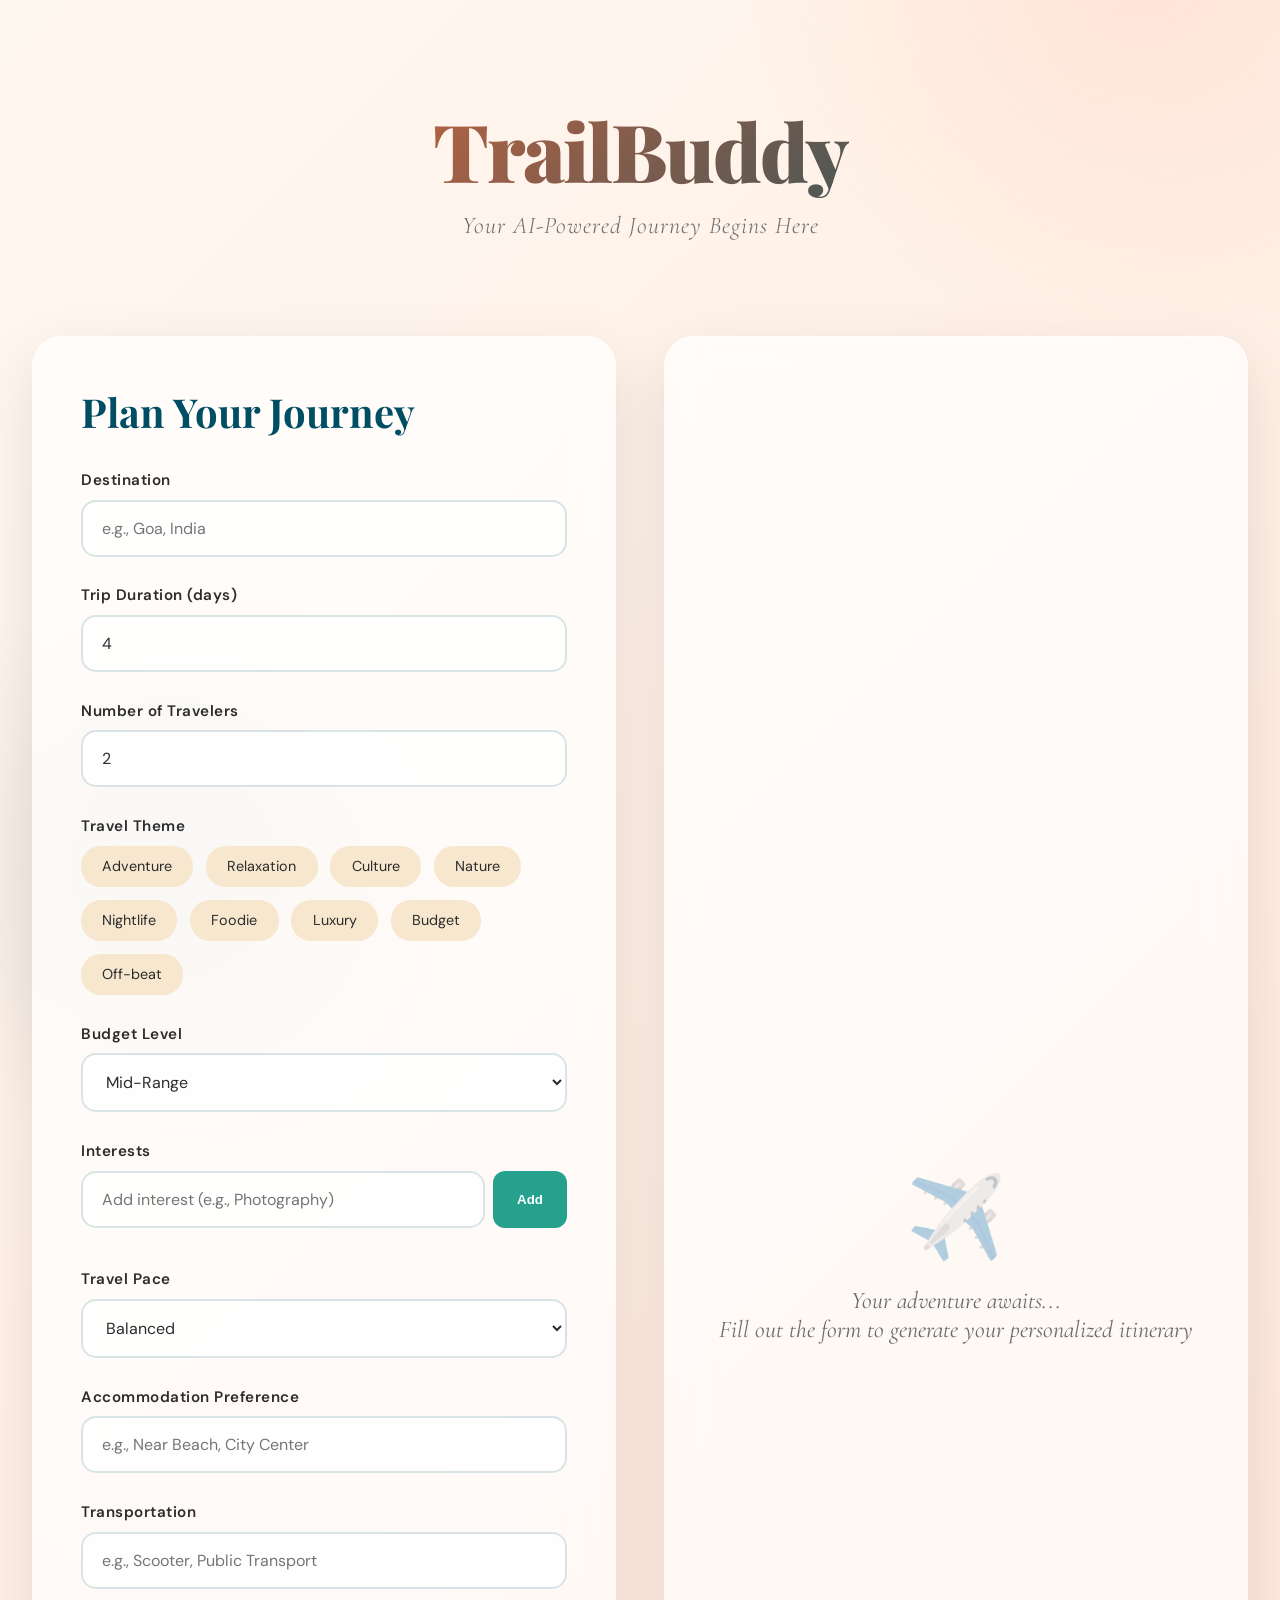
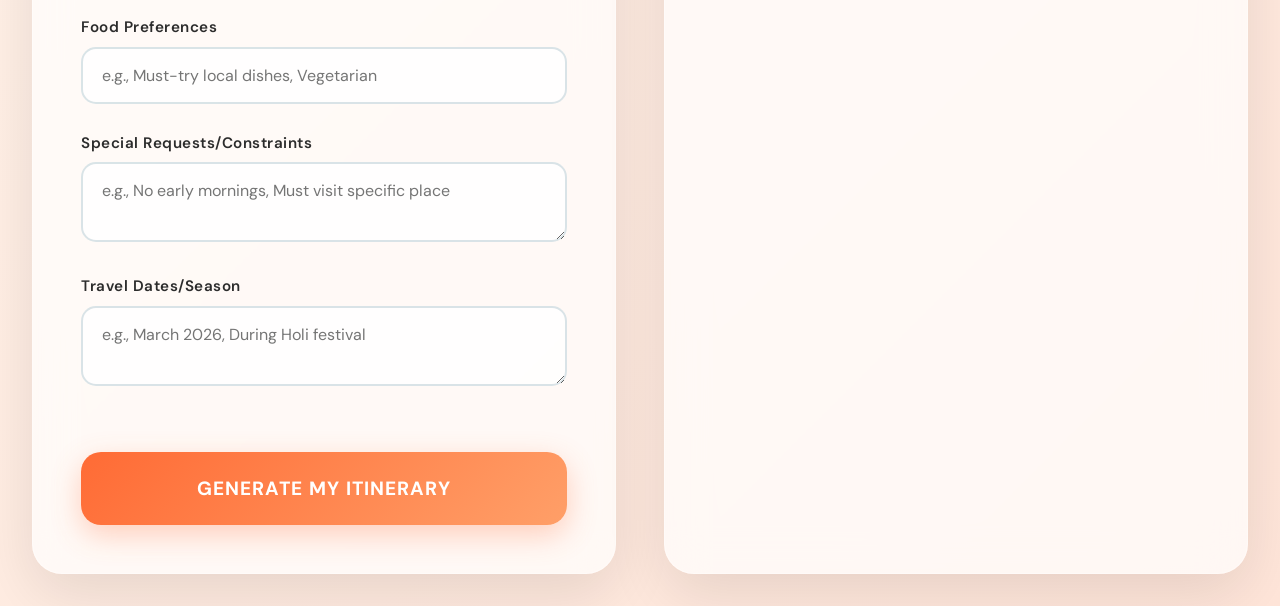
==== index.html @ d591f92d "Changing api url" ====
<!DOCTYPE html>
<html lang="en">
<head>
    <meta charset="UTF-8">
    <meta name="viewport" content="width=device-width, initial-scale=1.0">
    <title>TrailBuddy - AI Travel Itinerary Generator</title>
    <link rel="preconnect" href="https://fonts.googleapis.com">
    <link rel="preconnect" href="https://fonts.gstatic.com" crossorigin>
    <link href="https://fonts.googleapis.com/css2?family=Playfair+Display:wght@400;600;700;900&family=DM+Sans:wght@400;500;700&family=Cormorant+Garamond:ital,wght@0,300;0,400;1,300&display=swap" rel="stylesheet">
    
    <style>
        * {
            margin: 0;
            padding: 0;
            box-sizing: border-box;
        }

        :root {
            --sunset-orange: #FF6B35;
            --deep-teal: #004E64;
            --warm-sand: #F7E7CE;
            --forest-green: #25A18E;
            --midnight: #1A1A2E;
            --soft-cream: #FFF8F0;
            --accent-coral: #FF9F68;
            --text-dark: #2C2C2C;
            --text-light: #6B6B6B;
        }

        body {
            font-family: 'DM Sans', sans-serif;
            background: linear-gradient(135deg, var(--soft-cream) 0%, #FFE5D9 100%);
            color: var(--text-dark);
            overflow-x: hidden;
            min-height: 100vh;
        }

        body::before {
            content: '';
            position: fixed;
            top: -50%;
            right: -20%;
            width: 800px;
            height: 800px;
            background: radial-gradient(circle, rgba(255,107,53,0.1) 0%, transparent 70%);
            border-radius: 50%;
            z-index: 0;
            animation: float 20s infinite ease-in-out;
        }

        body::after {
            content: '';
            position: fixed;
            bottom: -30%;
            left: -10%;
            width: 600px;
            height: 600px;
            background: radial-gradient(circle, rgba(0,78,100,0.08) 0%, transparent 70%);
            border-radius: 50%;
            z-index: 0;
            animation: float 25s infinite ease-in-out reverse;
        }

        @keyframes float {
            0%, 100% { transform: translate(0, 0) rotate(0deg); }
            50% { transform: translate(-30px, 30px) rotate(5deg); }
        }

        .container {
            max-width: 1400px;
            margin: 0 auto;
            padding: 2rem;
            position: relative;
            z-index: 1;
        }

        header {
            text-align: center;
            padding: 4rem 0 3rem;
            animation: fadeInDown 1s ease-out;
        }

        .logo {
            font-family: 'Playfair Display', serif;
            font-size: 5rem;
            font-weight: 900;
            background: linear-gradient(135deg, var(--sunset-orange) 0%, var(--deep-teal) 100%);
            -webkit-background-clip: text;
            -webkit-text-fill-color: transparent;
            background-clip: text;
            margin-bottom: 0.5rem;
            letter-spacing: -2px;
        }

        .tagline {
            font-family: 'Cormorant Garamond', serif;
            font-size: 1.5rem;
            font-style: italic;
            color: var(--text-light);
            font-weight: 300;
            letter-spacing: 1px;
        }

        .main-grid {
            display: grid;
            grid-template-columns: 1fr 1fr;
            gap: 3rem;
            margin-top: 3rem;
        }

        @media (max-width: 1024px) {
            .main-grid {
                grid-template-columns: 1fr;
            }
        }

        .form-section, .results-section {
            background: rgba(255, 255, 255, 0.7);
            backdrop-filter: blur(20px);
            border-radius: 30px;
            padding: 3rem;
            box-shadow: 0 20px 60px rgba(0,0,0,0.1), inset 0 1px 0 rgba(255,255,255,0.6);
            border: 1px solid rgba(255,255,255,0.3);
        }

        .form-section {
            animation: fadeInLeft 1s ease-out 0.2s backwards;
        }

        .results-section {
            animation: fadeInRight 1s ease-out 0.4s backwards;
            min-height: 600px;
        }

        .section-title {
            font-family: 'Playfair Display', serif;
            font-size: 2.5rem;
            color: var(--deep-teal);
            margin-bottom: 2rem;
            font-weight: 700;
        }

        .form-group {
            margin-bottom: 1.8rem;
        }

        label {
            display: block;
            font-weight: 600;
            color: var(--text-dark);
            margin-bottom: 0.6rem;
            font-size: 0.95rem;
            letter-spacing: 0.5px;
        }

        input[type="text"],
        input[type="number"],
        select,
        textarea {
            width: 100%;
            padding: 1rem 1.2rem;
            border: 2px solid rgba(0,78,100,0.15);
            border-radius: 15px;
            font-family: 'DM Sans', sans-serif;
            font-size: 1rem;
            background: rgba(255,255,255,0.8);
            transition: all 0.3s ease;
            color: var(--text-dark);
        }

        input:focus,
        select:focus,
        textarea:focus {
            outline: none;
            border-color: var(--sunset-orange);
            background: white;
            box-shadow: 0 4px 20px rgba(255,107,53,0.15);
            transform: translateY(-2px);
        }

        textarea {
            resize: vertical;
            min-height: 80px;
        }

        .checkbox-group,
        .tag-input-wrapper {
            display: flex;
            flex-wrap: wrap;
            gap: 0.8rem;
        }

        .tag {
            padding: 0.6rem 1.2rem;
            background: var(--warm-sand);
            border-radius: 20px;
            font-size: 0.9rem;
            color: var(--text-dark);
            border: 2px solid transparent;
            cursor: pointer;
            transition: all 0.3s ease;
            user-select: none;
        }

        .tag:hover {
            background: var(--accent-coral);
            color: white;
            transform: translateY(-2px);
        }

        .tag.active {
            background: var(--sunset-orange);
            color: white;
            border-color: var(--deep-teal);
        }

        .tag-input-container {
            display: flex;
            gap: 0.5rem;
            margin-bottom: 0.8rem;
        }

        .tag-input-container input {
            flex: 1;
        }

        .add-tag-btn {
            padding: 1rem 1.5rem;
            background: var(--forest-green);
            color: white;
            border: none;
            border-radius: 12px;
            cursor: pointer;
            font-weight: 600;
            transition: all 0.3s ease;
        }

        .add-tag-btn:hover {
            background: var(--deep-teal);
            transform: translateY(-2px);
        }

        .generate-btn {
            width: 100%;
            padding: 1.5rem;
            background: linear-gradient(135deg, var(--sunset-orange) 0%, var(--accent-coral) 100%);
            color: white;
            border: none;
            border-radius: 20px;
            font-size: 1.2rem;
            font-weight: 700;
            cursor: pointer;
            transition: all 0.4s ease;
            margin-top: 2rem;
            box-shadow: 0 10px 30px rgba(255,107,53,0.3);
            font-family: 'DM Sans', sans-serif;
            letter-spacing: 1px;
            text-transform: uppercase;
        }

        .generate-btn:hover:not(:disabled) {
            transform: translateY(-3px);
            box-shadow: 0 15px 40px rgba(255,107,53,0.4);
        }

        .generate-btn:disabled {
            opacity: 0.6;
            cursor: not-allowed;
        }

        .loading-spinner {
            display: none;
            width: 24px;
            height: 24px;
            border: 3px solid rgba(255,255,255,0.3);
            border-top-color: white;
            border-radius: 50%;
            animation: spin 1s linear infinite;
            margin: 0 auto;
        }

        @keyframes spin {
            to { transform: rotate(360deg); }
        }

        .empty-state {
            display: flex;
            flex-direction: column;
            align-items: center;
            justify-content: center;
            height: 100%;
            min-height: 500px;
            text-align: center;
            color: var(--text-light);
        }

        .empty-state-icon {
            font-size: 5rem;
            margin-bottom: 1rem;
            opacity: 0.3;
        }

        .empty-state-text {
            font-family: 'Cormorant Garamond', serif;
            font-size: 1.5rem;
            font-style: italic;
        }

        .itinerary-header {
            margin-bottom: 2rem;
            padding-bottom: 2rem;
            border-bottom: 2px solid var(--warm-sand);
        }

        .destination-name {
            font-family: 'Playfair Display', serif;
            font-size: 2.8rem;
            color: var(--deep-teal);
            margin-bottom: 0.5rem;
            font-weight: 700;
        }

        .trip-meta {
            display: flex;
            gap: 2rem;
            flex-wrap: wrap;
            margin-top: 1rem;
        }

        .meta-item {
            display: flex;
            align-items: center;
            gap: 0.5rem;
            color: var(--text-light);
            font-size: 0.95rem;
        }

        .meta-icon {
            font-size: 1.2rem;
        }

        .activities-list {
            display: flex;
            flex-wrap: wrap;
            gap: 0.6rem;
            margin-top: 1.5rem;
        }

        .activity-badge {
            padding: 0.4rem 1rem;
            background: linear-gradient(135deg, var(--forest-green), var(--deep-teal));
            color: white;
            border-radius: 15px;
            font-size: 0.85rem;
            font-weight: 500;
        }

        .day-card {
            background: white;
            border-radius: 20px;
            padding: 2rem;
            margin-bottom: 1.5rem;
            box-shadow: 0 8px 30px rgba(0,0,0,0.08);
            transition: all 0.3s ease;
            border-left: 4px solid var(--sunset-orange);
        }

        .day-card:hover {
            transform: translateX(5px);
            box-shadow: 0 12px 40px rgba(0,0,0,0.12);
        }

        .day-number {
            font-family: 'Playfair Display', serif;
            font-size: 2rem;
            color: var(--sunset-orange);
            font-weight: 700;
            margin-bottom: 1.5rem;
        }

        .day-section {
            margin-bottom: 2rem;
        }

        .day-section-title {
            font-weight: 700;
            color: var(--deep-teal);
            margin-bottom: 1rem;
            font-size: 1.1rem;
            display: flex;
            align-items: center;
            gap: 0.5rem;
        }

        /* Timeline for places and activities */
        .timeline-items {
            position: relative;
            padding-left: 2rem;
        }

        .timeline-items::before {
            content: '';
            position: absolute;
            left: 0;
            top: 0;
            bottom: 0;
            width: 2px;
            background: linear-gradient(to bottom, var(--sunset-orange), var(--forest-green));
        }

        .timeline-item {
            position: relative;
            margin-bottom: 1.5rem;
            padding-left: 1.5rem;
        }

        .timeline-item::before {
            content: '';
            position: absolute;
            left: -2rem;
            top: 0.3rem;
            width: 12px;
            height: 12px;
            background: var(--sunset-orange);
            border-radius: 50%;
            border: 3px solid white;
            box-shadow: 0 2px 8px rgba(0,0,0,0.2);
        }

        .timeline-time {
            display: inline-block;
            font-weight: 700;
            color: var(--sunset-orange);
            font-size: 0.95rem;
            margin-bottom: 0.3rem;
            font-family: 'DM Sans', monospace;
        }

        .timeline-content {
            background: var(--soft-cream);
            padding: 1rem;
            border-radius: 12px;
            margin-top: 0.3rem;
        }

        .timeline-name {
            font-weight: 700;
            color: var(--text-dark);
            font-size: 1.05rem;
            margin-bottom: 0.5rem;
        }

        .duration-badge {
            display: inline-block;
            padding: 0.3rem 0.8rem;
            background: var(--forest-green);
            color: white;
            border-radius: 12px;
            font-size: 0.75rem;
            margin-left: 0.5rem;
            font-weight: 600;
        }

        .timeline-desc {
            color: var(--text-light);
            font-size: 0.9rem;
            line-height: 1.5;
            margin-top: 0.5rem;
        }

        /* Food recommendations */
        .food-items {
            display: flex;
            flex-direction: column;
            gap: 1.5rem;
        }

        .food-item {
            background: linear-gradient(135deg, #FFF5EB 0%, #FFE5D9 100%);
            border-radius: 15px;
            padding: 1.5rem;
            border-left: 4px solid var(--forest-green);
        }

        .food-header {
            display: flex;
            align-items: center;
            gap: 1rem;
            flex-wrap: wrap;
            margin-bottom: 1rem;
        }

        .meal-type-badge {
            padding: 0.4rem 1rem;
            background: var(--sunset-orange);
            color: white;
            border-radius: 20px;
            font-size: 0.85rem;
            font-weight: 700;
            text-transform: uppercase;
            letter-spacing: 0.5px;
        }

        .food-time {
            font-weight: 700;
            color: var(--deep-teal);
            font-family: 'DM Sans', monospace;
        }

        .price-badge {
            padding: 0.3rem 0.7rem;
            background: var(--forest-green);
            color: white;
            border-radius: 10px;
            font-size: 0.8rem;
            font-weight: 600;
        }

        .restaurant-name {
            font-weight: 700;
            color: var(--deep-teal);
            font-size: 1.1rem;
            margin-bottom: 0.5rem;
            display: flex;
            align-items: center;
            gap: 0.5rem;
        }

        .restaurant-location {
            color: var(--text-light);
            font-size: 0.85rem;
            margin-bottom: 1rem;
            font-style: italic;
        }

        .dishes-list {
            background: white;
            padding: 1rem;
            border-radius: 12px;
            margin-top: 0.8rem;
        }

        .dishes-list strong {
            color: var(--deep-teal);
            display: block;
            margin-bottom: 0.8rem;
        }

        .dishes-list ul {
            list-style: none;
            padding-left: 0;
        }

        .dishes-list li {
            padding: 0.6rem 0;
            border-bottom: 1px solid rgba(0,0,0,0.05);
        }

        .dishes-list li:last-child {
            border-bottom: none;
        }

        .dish-name {
            font-weight: 700;
            color: var(--text-dark);
            font-size: 1rem;
        }

        .dish-description {
            color: var(--text-light);
            font-size: 0.85rem;
            margin-top: 0.2rem;
            line-height: 1.4;
        }

        .food-desc {
            color: var(--text-light);
            font-size: 0.9rem;
            line-height: 1.5;
            margin-top: 0.8rem;
            font-style: italic;
        }

        .travel-tips {
            background: linear-gradient(135deg, rgba(255,107,53,0.1), rgba(0,78,100,0.1));
            border-radius: 20px;
            padding: 2rem;
            margin-top: 2rem;
        }

        .tips-title {
            font-family: 'Playfair Display', serif;
            font-size: 1.8rem;
            color: var(--deep-teal);
            margin-bottom: 1rem;
            font-weight: 700;
        }

        .tips-list {
            list-style: none;
            padding: 0;
        }

        .tips-list li {
            padding: 0.8rem 0;
            padding-left: 2rem;
            position: relative;
            color: var(--text-dark);
            line-height: 1.6;
        }

        .tips-list li::before {
            content: '✦';
            position: absolute;
            left: 0;
            color: var(--sunset-orange);
            font-size: 1.2rem;
        }

        .error-message {
            background: #FFE5E5;
            border: 2px solid #FF6B6B;
            border-radius: 15px;
            padding: 1rem 1.5rem;
            margin-top: 1rem;
            color: #C92A2A;
            display: none;
        }

        .error-message.show {
            display: block;
            animation: fadeInDown 0.3s ease-out;
        }

        @keyframes fadeInDown {
            from {
                opacity: 0;
                transform: translateY(-30px);
            }
            to {
                opacity: 1;
                transform: translateY(0);
            }
        }

        @keyframes fadeInLeft {
            from {
                opacity: 0;
                transform: translateX(-30px);
            }
            to {
                opacity: 1;
                transform: translateX(0);
            }
        }

        @keyframes fadeInRight {
            from {
                opacity: 0;
                transform: translateX(30px);
            }
            to {
                opacity: 1;
                transform: translateX(0);
            }
        }

        .fade-in {
            animation: fadeInDown 0.6s ease-out;
        }
    </style>
</head>
<body>
    <div class="container">
        <header>
            <h1 class="logo">TrailBuddy</h1>
            <p class="tagline">Your AI-Powered Journey Begins Here</p>
        </header>

        <div class="main-grid">
            <!-- Form Section -->
            <div class="form-section">
                <h2 class="section-title">Plan Your Journey</h2>
                
                <form id="itineraryForm">
                    <div class="form-group">
                        <label for="place">Destination</label>
                        <input type="text" id="place" name="place" placeholder="e.g., Goa, India" required>
                    </div>

                    <div class="form-group">
                        <label for="duration">Trip Duration (days)</label>
                        <input type="number" id="duration" name="duration" min="1" max="30" value="4" required>
                    </div>

                    <div class="form-group">
                        <label for="people">Number of Travelers</label>
                        <input type="number" id="people" name="people" min="1" max="50" value="2" required>
                    </div>

                    <div class="form-group">
                        <label>Travel Theme</label>
                        <div class="checkbox-group" id="themeOptions">
                            <span class="tag" data-value="Adventure">Adventure</span>
                            <span class="tag" data-value="Relaxation">Relaxation</span>
                            <span class="tag" data-value="Culture">Culture</span>
                            <span class="tag" data-value="Nature">Nature</span>
                            <span class="tag" data-value="Nightlife">Nightlife</span>
                            <span class="tag" data-value="Foodie">Foodie</span>
                            <span class="tag" data-value="Luxury">Luxury</span>
                            <span class="tag" data-value="Budget">Budget</span>
                            <span class="tag" data-value="Off-beat">Off-beat</span>
                        </div>
                    </div>

                    <div class="form-group">
                        <label for="budget">Budget Level</label>
                        <select id="budget" name="budget" required>
                            <option value="budget">Budget</option>
                            <option value="mid-range" selected>Mid-Range</option>
                            <option value="luxury">Luxury</option>
                            <option value="mixed">Mixed</option>
                        </select>
                    </div>

                    <div class="form-group">
                        <label>Interests</label>
                        <div class="tag-input-container">
                            <input type="text" id="interestInput" placeholder="Add interest (e.g., Photography)">
                            <button type="button" class="add-tag-btn" onclick="addInterest()">Add</button>
                        </div>
                        <div class="tag-input-wrapper" id="interestTags"></div>
                    </div>

                    <div class="form-group">
                        <label for="pace">Travel Pace</label>
                        <select id="pace" name="pace" required>
                            <option value="relaxed">Relaxed</option>
                            <option value="balanced" selected>Balanced</option>
                            <option value="fast-paced">Fast-Paced</option>
                        </select>
                    </div>

                    <div class="form-group">
                        <label for="accommodation">Accommodation Preference</label>
                        <input type="text" id="accommodation" name="accommodation" placeholder="e.g., Near Beach, City Center">
                    </div>

                    <div class="form-group">
                        <label for="transport">Transportation</label>
                        <input type="text" id="transport" name="transport" placeholder="e.g., Scooter, Public Transport">
                    </div>

                    <div class="form-group">
                        <label for="food">Food Preferences</label>
                        <input type="text" id="food" name="food" placeholder="e.g., Must-try local dishes, Vegetarian">
                    </div>

                    <div class="form-group">
                        <label for="constraints">Special Requests/Constraints</label>
                        <textarea id="constraints" name="constraints" placeholder="e.g., No early mornings, Must visit specific place"></textarea>
                    </div>

                    <div class="form-group">
                        <label for="dates">Travel Dates/Season</label>
                        <textarea id="dates" name="dates" placeholder="e.g., March 2026, During Holi festival"></textarea>
                    </div>

                    <button type="submit" class="generate-btn" id="generateBtn">
                        <span id="btnText">Generate My Itinerary</span>
                        <div class="loading-spinner" id="loadingSpinner"></div>
                    </button>

                    <div class="error-message" id="errorMessage"></div>
                </form>
            </div>

            <!-- Results Section -->
            <div class="results-section">
                <div class="empty-state" id="emptyState">
                    <div class="empty-state-icon">✈️</div>
                    <p class="empty-state-text">Your adventure awaits...<br>Fill out the form to generate your personalized itinerary</p>
                </div>

                <div id="itineraryResults" style="display: none;">
                    <!-- Results will be populated here -->
                </div>
            </div>
        </div>
    </div>

    <script>
        // ============================================
        // 🔧 CONFIGURATION - Update this for deployment
        // ============================================
        // For local development, use: http://localhost:8000
        // For production, use your deployed backend URL from Render/Railway
        // Example: https://wanderlust-api.onrender.com
        
        const API_URL = 'https://trailbuddy.onrender.com';
        
        // ============================================
        
        // State
        let selectedThemes = [];
        let interests = [];

        // Initialize theme selection
        document.querySelectorAll('#themeOptions .tag').forEach(tag => {
            tag.addEventListener('click', function() {
                this.classList.toggle('active');
                const value = this.dataset.value;
                
                if (this.classList.contains('active')) {
                    selectedThemes.push(value);
                } else {
                    selectedThemes = selectedThemes.filter(t => t !== value);
                }
            });
        });

        // Add interest function
        function addInterest() {
            const input = document.getElementById('interestInput');
            const value = input.value.trim();
            
            if (value && !interests.includes(value)) {
                interests.push(value);
                renderInterests();
                input.value = '';
            }
        }

        // Allow Enter key to add interest
        document.getElementById('interestInput').addEventListener('keypress', function(e) {
            if (e.key === 'Enter') {
                e.preventDefault();
                addInterest();
            }
        });

        // Render interests
        function renderInterests() {
            const container = document.getElementById('interestTags');
            container.innerHTML = interests.map(interest => `
                <span class="tag active" onclick="removeInterest('${interest}')">
                    ${interest} ×
                </span>
            `).join('');
        }

        // Remove interest
        function removeInterest(interest) {
            interests = interests.filter(i => i !== interest);
            renderInterests();
        }

        // Form submission
        document.getElementById('itineraryForm').addEventListener('submit', async function(e) {
            e.preventDefault();
            
            // Validate theme selection
            if (selectedThemes.length === 0) {
                showError('Please select at least one travel theme');
                return;
            }

            const formData = {
                place: document.getElementById('place').value,
                duration: parseInt(document.getElementById('duration').value),
                theme: selectedThemes,
                number_of_people: parseInt(document.getElementById('people').value),
                budget_level: document.getElementById('budget').value,
                interests: interests.length > 0 ? interests : ['General sightseeing'],
                pace: document.getElementById('pace').value,
                accommodation_area: document.getElementById('accommodation').value || 'City center',
                transport_preference: document.getElementById('transport').value || 'Public transport',
                food_preference: document.getElementById('food').value || 'Local cuisine',
                constraints: document.getElementById('constraints').value.split(',').map(s => s.trim()).filter(s => s),
                season_dates: document.getElementById('dates').value.split(',').map(s => s.trim()).filter(s => s)
            };

            await generateItinerary(formData);
        });

        // Generate itinerary
        async function generateItinerary(data) {
            const btn = document.getElementById('generateBtn');
            const btnText = document.getElementById('btnText');
            const spinner = document.getElementById('loadingSpinner');
            const errorMsg = document.getElementById('errorMessage');
            
            // Show loading state
            btn.disabled = true;
            btnText.style.display = 'none';
            spinner.style.display = 'block';
            errorMsg.classList.remove('show');

            try {
                const response = await fetch(`${API_URL}/generate`, {
                    method: 'POST',
                    headers: {
                        'Content-Type': 'application/json',
                    },
                    body: JSON.stringify(data)
                });

                if (!response.ok) {
                    throw new Error('Failed to generate itinerary');
                }

                const result = await response.json();
                displayItinerary(result.data);
                
            } catch (error) {
                showError('Failed to generate itinerary. Please make sure the backend server is running on port 8000.');
                console.error('Error:', error);
            } finally {
                // Reset button state
                btn.disabled = false;
                btnText.style.display = 'inline';
                spinner.style.display = 'none';
            }
        }

        // Display itinerary
        function displayItinerary(data) {
            const emptyState = document.getElementById('emptyState');
            const results = document.getElementById('itineraryResults');
            
            emptyState.style.display = 'none';
            results.style.display = 'block';
            
            results.innerHTML = `
                <div class="itinerary-header fade-in">
                    <h2 class="destination-name">${data.destination}</h2>
                    <div class="trip-meta">
                        <div class="meta-item">
                            <span class="meta-icon">📅</span>
                            <span>${data.duration} Days</span>
                        </div>
                        <div class="meta-item">
                            <span class="meta-icon">💰</span>
                            <span>${capitalizeFirst(data.budget_level)}</span>
                        </div>
                    </div>
                    ${data.activities && data.activities.length > 0 ? `
                        <div class="activities-list">
                            ${data.activities.map(activity => `
                                <span class="activity-badge">${activity}</span>
                            `).join('')}
                        </div>
                    ` : ''}
                </div>

                <div class="days-container">
                    ${data.days.map((day, index) => `
                        <div class="day-card fade-in" style="animation-delay: ${index * 0.1}s">
                            <h3 class="day-number">Day ${day.day}</h3>
                            
                            ${day.places && day.places.length > 0 ? `
                                <div class="day-section">
                                    <div class="day-section-title">
                                        <span>📍</span> Places to Visit
                                    </div>
                                    <div class="timeline-items">
                                        ${day.places.map(place => renderPlace(place)).join('')}
                                    </div>
                                </div>
                            ` : ''}
                            
                            ${day.activities && day.activities.length > 0 ? `
                                <div class="day-section">
                                    <div class="day-section-title">
                                        <span>🎯</span> Activities
                                    </div>
                                    <div class="timeline-items">
                                        ${day.activities.map(activity => renderActivity(activity)).join('')}
                                    </div>
                                </div>
                            ` : ''}
                            
                            ${day.food && day.food.length > 0 ? `
                                <div class="day-section">
                                    <div class="day-section-title">
                                        <span>🍽️</span> Food Recommendations
                                    </div>
                                    <div class="food-items">
                                        ${day.food.map(food => renderFood(food)).join('')}
                                    </div>
                                </div>
                            ` : ''}
                            
                            ${day.stay ? `
                                <div class="day-section">
                                    <div class="day-section-title">
                                        <span>🏨</span> Accommodation
                                    </div>
                                    <div class="timeline-content">${day.stay}</div>
                                </div>
                            ` : ''}
                        </div>
                    `).join('')}
                </div>

                ${data.travel_tips && data.travel_tips.length > 0 ? `
                    <div class="travel-tips fade-in">
                        <h3 class="tips-title">Travel Tips</h3>
                        <ul class="tips-list">
                            ${data.travel_tips.map(tip => `<li>${tip}</li>`).join('')}
                        </ul>
                    </div>
                ` : ''}
            `;

            // Scroll to results
            results.scrollIntoView({ behavior: 'smooth', block: 'start' });
        }

        // Render place with timeline
        function renderPlace(place) {
            if (typeof place === 'string') {
                return `
                    <div class="timeline-item">
                        <div class="timeline-content">
                            <div class="timeline-name">${place}</div>
                        </div>
                    </div>
                `;
            }

            const timeRange = place.start_time && place.end_time 
                ? `${place.start_time} - ${place.end_time}` 
                : place.start_time || '';

            return `
                <div class="timeline-item">
                    ${timeRange ? `<div class="timeline-time">${timeRange}</div>` : ''}
                    <div class="timeline-content">
                        <div class="timeline-name">
                            ${place.name}
                            ${place.duration ? `<span class="duration-badge">${place.duration}</span>` : ''}
                        </div>
                        ${place.description ? `<p class="timeline-desc">${place.description}</p>` : ''}
                    </div>
                </div>
            `;
        }

        // Render activity with timeline
        function renderActivity(activity) {
            if (typeof activity === 'string') {
                return `
                    <div class="timeline-item">
                        <div class="timeline-content">
                            <div class="timeline-name">${activity}</div>
                        </div>
                    </div>
                `;
            }

            const timeRange = activity.start_time && activity.end_time 
                ? `${activity.start_time} - ${activity.end_time}` 
                : activity.start_time || '';

            return `
                <div class="timeline-item">
                    ${timeRange ? `<div class="timeline-time">${timeRange}</div>` : ''}
                    <div class="timeline-content">
                        <div class="timeline-name">
                            ${activity.name}
                            ${activity.duration ? `<span class="duration-badge">${activity.duration}</span>` : ''}
                        </div>
                        ${activity.description ? `<p class="timeline-desc">${activity.description}</p>` : ''}
                    </div>
                </div>
            `;
        }

        // Render food recommendation
        function renderFood(food) {
            if (typeof food === 'string') {
                return `
                    <div class="food-item">
                        <div class="food-content">
                            <div class="restaurant-name">${food}</div>
                        </div>
                    </div>
                `;
            }

            return `
                <div class="food-item">
                    <div class="food-header">
                        ${food.meal_type ? `<span class="meal-type-badge">${food.meal_type}</span>` : ''}
                        ${food.time ? `<span class="food-time">${food.time}</span>` : ''}
                        ${food.price_range ? `<span class="price-badge">${food.price_range}</span>` : ''}
                    </div>
                    <div class="food-content">
                        ${food.restaurant_name ? `<div class="restaurant-name">📍 ${food.restaurant_name}</div>` : ''}
                        ${food.location ? `<div class="restaurant-location">${food.location}</div>` : ''}
                        ${food.dishes && food.dishes.length > 0 ? `
                            <div class="dishes-list">
                                <strong>🍴 Must-try dishes:</strong>
                                <ul>
                                    ${food.dishes.map(dish => {
                                        if (typeof dish === 'string') {
                                            return `<li><span class="dish-name">${dish}</span></li>`;
                                        }
                                        return `
                                            <li>
                                                <span class="dish-name">${dish.name}</span>
                                                ${dish.description ? `<div class="dish-description">${dish.description}</div>` : ''}
                                            </li>
                                        `;
                                    }).join('')}
                                </ul>
                            </div>
                        ` : ''}
                        ${food.why_recommended ? `<p class="food-desc">💡 ${food.why_recommended}</p>` : ''}
                        ${food.description ? `<p class="food-desc">💡 ${food.description}</p>` : ''}
                    </div>
                </div>
            `;
        }

        // Utility function
        function capitalizeFirst(str) {
            return str.charAt(0).toUpperCase() + str.slice(1);
        }

        // Show error message
        function showError(message) {
            const errorMsg = document.getElementById('errorMessage');
            errorMsg.textContent = message;
            errorMsg.classList.add('show');
        }
    </script>
</body>
</html>
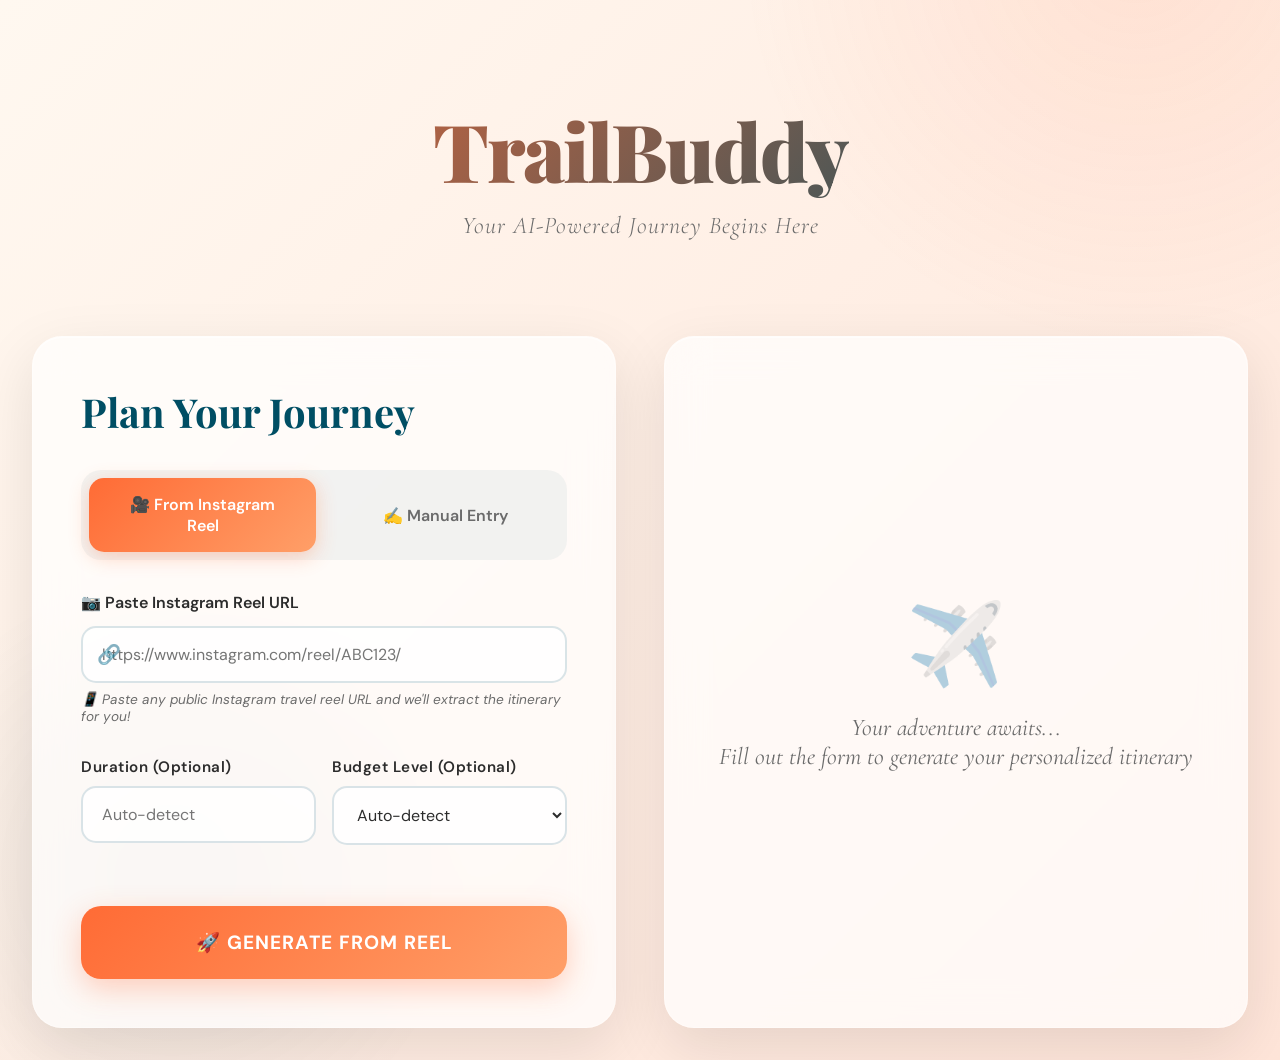
==== commit 1da59bb8: "Added Instagram URL fetch feature" ====
--- a/index.html
+++ b/index.html
@@ -138,6 +138,116 @@
             color: var(--deep-teal);
             margin-bottom: 2rem;
             font-weight: 700;
+        }
+
+        /* Mode Switcher Tabs */
+        .mode-switcher {
+            display: flex;
+            gap: 1rem;
+            margin-bottom: 2rem;
+            background: rgba(0,78,100,0.05);
+            padding: 0.5rem;
+            border-radius: 20px;
+        }
+
+        .mode-tab {
+            flex: 1;
+            padding: 1rem 1.5rem;
+            background: transparent;
+            border: none;
+            border-radius: 15px;
+            font-family: 'DM Sans', sans-serif;
+            font-size: 1rem;
+            font-weight: 600;
+            color: var(--text-light);
+            cursor: pointer;
+            transition: all 0.3s ease;
+            text-align: center;
+        }
+
+        .mode-tab:hover {
+            color: var(--sunset-orange);
+        }
+
+        .mode-tab.active {
+            background: linear-gradient(135deg, var(--sunset-orange) 0%, var(--accent-coral) 100%);
+            color: white;
+            box-shadow: 0 5px 20px rgba(255,107,53,0.3);
+        }
+
+        .mode-content {
+            display: none;
+        }
+
+        .mode-content.active {
+            display: block;
+        }
+
+        /* Instagram URL Section */
+        .url-input-section {
+            margin-bottom: 2rem;
+        }
+
+        .url-input-label {
+            display: flex;
+            align-items: center;
+            gap: 0.5rem;
+            font-weight: 600;
+            color: var(--text-dark);
+            margin-bottom: 0.8rem;
+            font-size: 1rem;
+        }
+
+        .url-input-wrapper {
+            position: relative;
+        }
+
+        .url-input {
+            width: 100%;
+            padding: 1.2rem 1.5rem;
+            padding-left: 3rem;
+            border: 2px solid rgba(0,78,100,0.15);
+            border-radius: 15px;
+            font-family: 'DM Sans', sans-serif;
+            font-size: 1rem;
+            background: rgba(255,255,255,0.9);
+            transition: all 0.3s ease;
+        }
+
+        .url-input:focus {
+            outline: none;
+            border-color: var(--sunset-orange);
+            background: white;
+            box-shadow: 0 4px 20px rgba(255,107,53,0.15);
+        }
+
+        .url-input-icon {
+            position: absolute;
+            left: 1rem;
+            top: 50%;
+            transform: translateY(-50%);
+            color: var(--text-light);
+            font-size: 1.2rem;
+        }
+
+        .url-helper-text {
+            color: var(--text-light);
+            font-size: 0.85rem;
+            margin-top: 0.5rem;
+            font-style: italic;
+        }
+
+        .optional-fields {
+            display: grid;
+            grid-template-columns: 1fr 1fr;
+            gap: 1rem;
+            margin-top: 1.5rem;
+        }
+
+        @media (max-width: 768px) {
+            .optional-fields {
+                grid-template-columns: 1fr;
+            }
         }
 
         .form-group {
@@ -682,6 +792,62 @@
             <div class="form-section">
                 <h2 class="section-title">Plan Your Journey</h2>
                 
+                <!-- Mode Switcher -->
+                <div class="mode-switcher">
+                    <button type="button" class="mode-tab active" data-mode="instagram">
+                        🎥 From Instagram Reel
+                    </button>
+                    <button type="button" class="mode-tab" data-mode="manual">
+                        ✍️ Manual Entry
+                    </button>
+                </div>
+
+                <!-- Instagram Reel Mode -->
+                <div id="instagramMode" class="mode-content active">
+                    <div class="url-input-section">
+                        <div class="url-input-label">
+                            📷 Paste Instagram Reel URL
+                        </div>
+                        <div class="url-input-wrapper">
+                            <span class="url-input-icon">🔗</span>
+                            <input 
+                                type="text" 
+                                id="reelUrl" 
+                                class="url-input"
+                                placeholder="https://www.instagram.com/reel/ABC123/"
+                            />
+                        </div>
+                        <p class="url-helper-text">
+                            📱 Paste any public Instagram travel reel URL and we'll extract the itinerary for you!
+                        </p>
+                    </div>
+
+                    <!-- Optional Override Fields -->
+                    <div class="optional-fields">
+                        <div class="form-group">
+                            <label>Duration (Optional)</label>
+                            <input type="number" id="reelDuration" min="1" max="30" placeholder="Auto-detect">
+                        </div>
+                        <div class="form-group">
+                            <label>Budget Level (Optional)</label>
+                            <select id="reelBudget">
+                                <option value="">Auto-detect</option>
+                                <option value="budget">Budget</option>
+                                <option value="mid-range">Mid-Range</option>
+                                <option value="luxury">Luxury</option>
+                            </select>
+                        </div>
+                    </div>
+
+                    <button type="button" id="generateFromReel" class="generate-btn">
+                        <span id="reelButtonText">🚀 Generate from Reel</span>
+                        <div class="loading-spinner" id="reelSpinner"></div>
+                    </button>
+                </div>
+
+                <!-- Manual Entry Mode -->
+                <div id="manualMode" class="mode-content">
+                
                 <form id="itineraryForm">
                     <div class="form-group">
                         <label for="place">Destination</label>
@@ -773,6 +939,7 @@
 
                     <div class="error-message" id="errorMessage"></div>
                 </form>
+                </div> <!-- End Manual Mode -->
             </div>
 
             <!-- Results Section -->
@@ -793,12 +960,88 @@
         // ============================================
         // 🔧 CONFIGURATION - Update this for deployment
         // ============================================
-        // For local development, use: http://localhost:8000
-        // For production, use your deployed backend URL from Render/Railway
-        // Example: https://wanderlust-api.onrender.com
-        
         const API_URL = 'https://trailbuddy.onrender.com';
         
+        // ============================================
+        // MODE SWITCHING
+        // ============================================
+        document.querySelectorAll('.mode-tab').forEach(tab => {
+            tab.addEventListener('click', function() {
+                const mode = this.dataset.mode;
+                
+                // Update tabs
+                document.querySelectorAll('.mode-tab').forEach(t => t.classList.remove('active'));
+                this.classList.add('active');
+                
+                // Update content
+                document.querySelectorAll('.mode-content').forEach(c => c.classList.remove('active'));
+                if (mode === 'instagram') {
+                    document.getElementById('instagramMode').classList.add('active');
+                } else {
+                    document.getElementById('manualMode').classList.add('active');
+                }
+            });
+        });
+
+        // ============================================
+        // INSTAGRAM REEL HANDLING
+        // ============================================
+        document.getElementById('generateFromReel').addEventListener('click', async function() {
+            const reelUrl = document.getElementById('reelUrl').value.trim();
+            const durationOverride = document.getElementById('reelDuration').value;
+            const budgetLevel = document.getElementById('reelBudget').value;
+            
+            if (!reelUrl) {
+                showError('Please enter an Instagram reel URL');
+                return;
+            }
+            
+            // Validate URL format
+            if (!reelUrl.includes('instagram.com/reel/') && !reelUrl.includes('instagram.com/p/')) {
+                showError('Please enter a valid Instagram reel URL');
+                return;
+            }
+            
+            const btn = this;
+            const btnText = document.getElementById('reelButtonText');
+            const spinner = document.getElementById('reelSpinner');
+            
+            // Show loading
+            btn.disabled = true;
+            btnText.style.display = 'none';
+            spinner.style.display = 'block';
+            
+            try {
+                const payload = { reel_url: reelUrl };
+                if (durationOverride) payload.duration_override = parseInt(durationOverride);
+                if (budgetLevel) payload.budget_level = budgetLevel;
+                
+                const response = await fetch(`${API_URL}/generate-from-reel`, {
+                    method: 'POST',
+                    headers: { 'Content-Type': 'application/json' },
+                    body: JSON.stringify(payload)
+                });
+                
+                const result = await response.json();
+                
+                if (result.success) {
+                    displayItinerary(result.data, result.reel_data);
+                } else {
+                    throw new Error(result.detail || 'Failed to generate itinerary');
+                }
+            } catch (error) {
+                console.error('Error:', error);
+                showError(error.message || 'An error occurred. Please try again.');
+            } finally {
+                // Reset button
+                btn.disabled = false;
+                btnText.style.display = 'inline';
+                spinner.style.display = 'none';
+            }
+        });
+        
+        // ============================================
+        // MANUAL FORM HANDLING
         // ============================================
         
         // State
@@ -913,7 +1156,7 @@
                 displayItinerary(result.data);
                 
             } catch (error) {
-                showError('Failed to generate itinerary. Please make sure the backend server is running on port 8000.');
+                showError('Failed to generate itinerary. Please try again.');
                 console.error('Error:', error);
             } finally {
                 // Reset button state
@@ -923,8 +1166,11 @@
             }
         }
 
-        // Display itinerary
-        function displayItinerary(data) {
+        // ============================================
+        // DISPLAY ITINERARY
+        // ============================================
+        
+        function displayItinerary(data, reelData = null) {
             const emptyState = document.getElementById('emptyState');
             const results = document.getElementById('itineraryResults');
             
@@ -944,13 +1190,19 @@
                             <span>${capitalizeFirst(data.budget_level)}</span>
                         </div>
                     </div>
-                    ${data.activities && data.activities.length > 0 ? `
+                    ${data.theme && data.theme.length > 0 ? `
+                        <div class="activities-list">
+                            ${data.theme.map(theme => `
+                                <span class="activity-badge">${theme}</span>
+                            `).join('')}
+                        </div>
+                    ` : (data.activities && data.activities.length > 0 ? `
                         <div class="activities-list">
                             ${data.activities.map(activity => `
                                 <span class="activity-badge">${activity}</span>
                             `).join('')}
                         </div>
-                    ` : ''}
+                    ` : '')}
                 </div>
 
                 <div class="days-container">
@@ -1134,6 +1386,11 @@
             const errorMsg = document.getElementById('errorMessage');
             errorMsg.textContent = message;
             errorMsg.classList.add('show');
+            
+            // Auto-hide after 5 seconds
+            setTimeout(() => {
+                errorMsg.classList.remove('show');
+            }, 5000);
         }
     </script>
 </body>
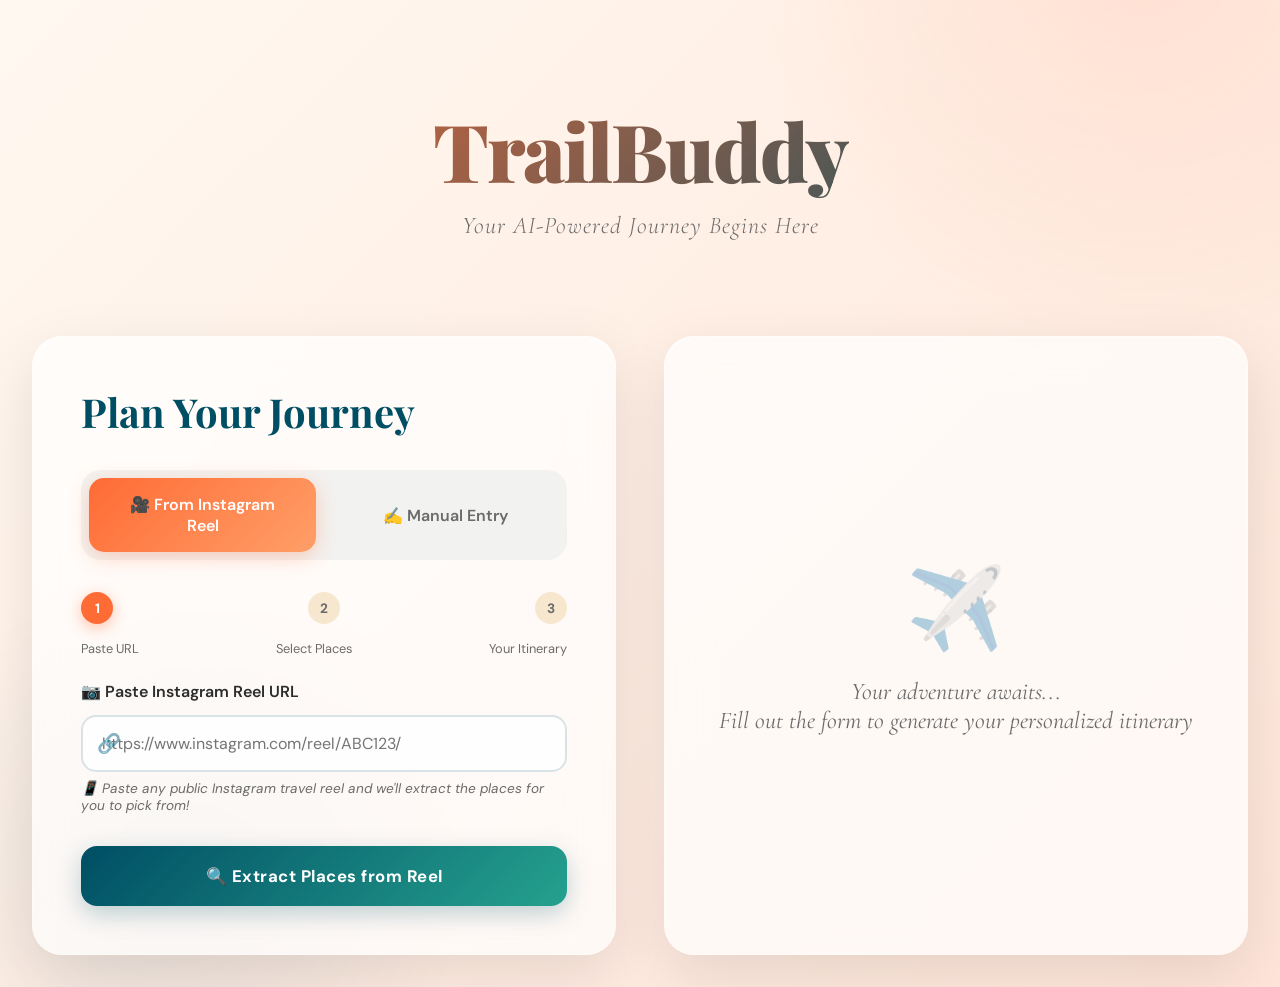
==== commit 4a472311: "Added fetch places and make itinerary Fetch places from Instagram URL and then gives user options to" ====
--- a/index.html
+++ b/index.html
@@ -7,778 +7,7 @@
     <link rel="preconnect" href="https://fonts.googleapis.com">
     <link rel="preconnect" href="https://fonts.gstatic.com" crossorigin>
     <link href="https://fonts.googleapis.com/css2?family=Playfair+Display:wght@400;600;700;900&family=DM+Sans:wght@400;500;700&family=Cormorant+Garamond:ital,wght@0,300;0,400;1,300&display=swap" rel="stylesheet">
-    
-    <style>
-        * {
-            margin: 0;
-            padding: 0;
-            box-sizing: border-box;
-        }
-
-        :root {
-            --sunset-orange: #FF6B35;
-            --deep-teal: #004E64;
-            --warm-sand: #F7E7CE;
-            --forest-green: #25A18E;
-            --midnight: #1A1A2E;
-            --soft-cream: #FFF8F0;
-            --accent-coral: #FF9F68;
-            --text-dark: #2C2C2C;
-            --text-light: #6B6B6B;
-        }
-
-        body {
-            font-family: 'DM Sans', sans-serif;
-            background: linear-gradient(135deg, var(--soft-cream) 0%, #FFE5D9 100%);
-            color: var(--text-dark);
-            overflow-x: hidden;
-            min-height: 100vh;
-        }
-
-        body::before {
-            content: '';
-            position: fixed;
-            top: -50%;
-            right: -20%;
-            width: 800px;
-            height: 800px;
-            background: radial-gradient(circle, rgba(255,107,53,0.1) 0%, transparent 70%);
-            border-radius: 50%;
-            z-index: 0;
-            animation: float 20s infinite ease-in-out;
-        }
-
-        body::after {
-            content: '';
-            position: fixed;
-            bottom: -30%;
-            left: -10%;
-            width: 600px;
-            height: 600px;
-            background: radial-gradient(circle, rgba(0,78,100,0.08) 0%, transparent 70%);
-            border-radius: 50%;
-            z-index: 0;
-            animation: float 25s infinite ease-in-out reverse;
-        }
-
-        @keyframes float {
-            0%, 100% { transform: translate(0, 0) rotate(0deg); }
-            50% { transform: translate(-30px, 30px) rotate(5deg); }
-        }
-
-        .container {
-            max-width: 1400px;
-            margin: 0 auto;
-            padding: 2rem;
-            position: relative;
-            z-index: 1;
-        }
-
-        header {
-            text-align: center;
-            padding: 4rem 0 3rem;
-            animation: fadeInDown 1s ease-out;
-        }
-
-        .logo {
-            font-family: 'Playfair Display', serif;
-            font-size: 5rem;
-            font-weight: 900;
-            background: linear-gradient(135deg, var(--sunset-orange) 0%, var(--deep-teal) 100%);
-            -webkit-background-clip: text;
-            -webkit-text-fill-color: transparent;
-            background-clip: text;
-            margin-bottom: 0.5rem;
-            letter-spacing: -2px;
-        }
-
-        .tagline {
-            font-family: 'Cormorant Garamond', serif;
-            font-size: 1.5rem;
-            font-style: italic;
-            color: var(--text-light);
-            font-weight: 300;
-            letter-spacing: 1px;
-        }
-
-        .main-grid {
-            display: grid;
-            grid-template-columns: 1fr 1fr;
-            gap: 3rem;
-            margin-top: 3rem;
-        }
-
-        @media (max-width: 1024px) {
-            .main-grid {
-                grid-template-columns: 1fr;
-            }
-        }
-
-        .form-section, .results-section {
-            background: rgba(255, 255, 255, 0.7);
-            backdrop-filter: blur(20px);
-            border-radius: 30px;
-            padding: 3rem;
-            box-shadow: 0 20px 60px rgba(0,0,0,0.1), inset 0 1px 0 rgba(255,255,255,0.6);
-            border: 1px solid rgba(255,255,255,0.3);
-        }
-
-        .form-section {
-            animation: fadeInLeft 1s ease-out 0.2s backwards;
-        }
-
-        .results-section {
-            animation: fadeInRight 1s ease-out 0.4s backwards;
-            min-height: 600px;
-        }
-
-        .section-title {
-            font-family: 'Playfair Display', serif;
-            font-size: 2.5rem;
-            color: var(--deep-teal);
-            margin-bottom: 2rem;
-            font-weight: 700;
-        }
-
-        /* Mode Switcher Tabs */
-        .mode-switcher {
-            display: flex;
-            gap: 1rem;
-            margin-bottom: 2rem;
-            background: rgba(0,78,100,0.05);
-            padding: 0.5rem;
-            border-radius: 20px;
-        }
-
-        .mode-tab {
-            flex: 1;
-            padding: 1rem 1.5rem;
-            background: transparent;
-            border: none;
-            border-radius: 15px;
-            font-family: 'DM Sans', sans-serif;
-            font-size: 1rem;
-            font-weight: 600;
-            color: var(--text-light);
-            cursor: pointer;
-            transition: all 0.3s ease;
-            text-align: center;
-        }
-
-        .mode-tab:hover {
-            color: var(--sunset-orange);
-        }
-
-        .mode-tab.active {
-            background: linear-gradient(135deg, var(--sunset-orange) 0%, var(--accent-coral) 100%);
-            color: white;
-            box-shadow: 0 5px 20px rgba(255,107,53,0.3);
-        }
-
-        .mode-content {
-            display: none;
-        }
-
-        .mode-content.active {
-            display: block;
-        }
-
-        /* Instagram URL Section */
-        .url-input-section {
-            margin-bottom: 2rem;
-        }
-
-        .url-input-label {
-            display: flex;
-            align-items: center;
-            gap: 0.5rem;
-            font-weight: 600;
-            color: var(--text-dark);
-            margin-bottom: 0.8rem;
-            font-size: 1rem;
-        }
-
-        .url-input-wrapper {
-            position: relative;
-        }
-
-        .url-input {
-            width: 100%;
-            padding: 1.2rem 1.5rem;
-            padding-left: 3rem;
-            border: 2px solid rgba(0,78,100,0.15);
-            border-radius: 15px;
-            font-family: 'DM Sans', sans-serif;
-            font-size: 1rem;
-            background: rgba(255,255,255,0.9);
-            transition: all 0.3s ease;
-        }
-
-        .url-input:focus {
-            outline: none;
-            border-color: var(--sunset-orange);
-            background: white;
-            box-shadow: 0 4px 20px rgba(255,107,53,0.15);
-        }
-
-        .url-input-icon {
-            position: absolute;
-            left: 1rem;
-            top: 50%;
-            transform: translateY(-50%);
-            color: var(--text-light);
-            font-size: 1.2rem;
-        }
-
-        .url-helper-text {
-            color: var(--text-light);
-            font-size: 0.85rem;
-            margin-top: 0.5rem;
-            font-style: italic;
-        }
-
-        .optional-fields {
-            display: grid;
-            grid-template-columns: 1fr 1fr;
-            gap: 1rem;
-            margin-top: 1.5rem;
-        }
-
-        @media (max-width: 768px) {
-            .optional-fields {
-                grid-template-columns: 1fr;
-            }
-        }
-
-        .form-group {
-            margin-bottom: 1.8rem;
-        }
-
-        label {
-            display: block;
-            font-weight: 600;
-            color: var(--text-dark);
-            margin-bottom: 0.6rem;
-            font-size: 0.95rem;
-            letter-spacing: 0.5px;
-        }
-
-        input[type="text"],
-        input[type="number"],
-        select,
-        textarea {
-            width: 100%;
-            padding: 1rem 1.2rem;
-            border: 2px solid rgba(0,78,100,0.15);
-            border-radius: 15px;
-            font-family: 'DM Sans', sans-serif;
-            font-size: 1rem;
-            background: rgba(255,255,255,0.8);
-            transition: all 0.3s ease;
-            color: var(--text-dark);
-        }
-
-        input:focus,
-        select:focus,
-        textarea:focus {
-            outline: none;
-            border-color: var(--sunset-orange);
-            background: white;
-            box-shadow: 0 4px 20px rgba(255,107,53,0.15);
-            transform: translateY(-2px);
-        }
-
-        textarea {
-            resize: vertical;
-            min-height: 80px;
-        }
-
-        .checkbox-group,
-        .tag-input-wrapper {
-            display: flex;
-            flex-wrap: wrap;
-            gap: 0.8rem;
-        }
-
-        .tag {
-            padding: 0.6rem 1.2rem;
-            background: var(--warm-sand);
-            border-radius: 20px;
-            font-size: 0.9rem;
-            color: var(--text-dark);
-            border: 2px solid transparent;
-            cursor: pointer;
-            transition: all 0.3s ease;
-            user-select: none;
-        }
-
-        .tag:hover {
-            background: var(--accent-coral);
-            color: white;
-            transform: translateY(-2px);
-        }
-
-        .tag.active {
-            background: var(--sunset-orange);
-            color: white;
-            border-color: var(--deep-teal);
-        }
-
-        .tag-input-container {
-            display: flex;
-            gap: 0.5rem;
-            margin-bottom: 0.8rem;
-        }
-
-        .tag-input-container input {
-            flex: 1;
-        }
-
-        .add-tag-btn {
-            padding: 1rem 1.5rem;
-            background: var(--forest-green);
-            color: white;
-            border: none;
-            border-radius: 12px;
-            cursor: pointer;
-            font-weight: 600;
-            transition: all 0.3s ease;
-        }
-
-        .add-tag-btn:hover {
-            background: var(--deep-teal);
-            transform: translateY(-2px);
-        }
-
-        .generate-btn {
-            width: 100%;
-            padding: 1.5rem;
-            background: linear-gradient(135deg, var(--sunset-orange) 0%, var(--accent-coral) 100%);
-            color: white;
-            border: none;
-            border-radius: 20px;
-            font-size: 1.2rem;
-            font-weight: 700;
-            cursor: pointer;
-            transition: all 0.4s ease;
-            margin-top: 2rem;
-            box-shadow: 0 10px 30px rgba(255,107,53,0.3);
-            font-family: 'DM Sans', sans-serif;
-            letter-spacing: 1px;
-            text-transform: uppercase;
-        }
-
-        .generate-btn:hover:not(:disabled) {
-            transform: translateY(-3px);
-            box-shadow: 0 15px 40px rgba(255,107,53,0.4);
-        }
-
-        .generate-btn:disabled {
-            opacity: 0.6;
-            cursor: not-allowed;
-        }
-
-        .loading-spinner {
-            display: none;
-            width: 24px;
-            height: 24px;
-            border: 3px solid rgba(255,255,255,0.3);
-            border-top-color: white;
-            border-radius: 50%;
-            animation: spin 1s linear infinite;
-            margin: 0 auto;
-        }
-
-        @keyframes spin {
-            to { transform: rotate(360deg); }
-        }
-
-        .empty-state {
-            display: flex;
-            flex-direction: column;
-            align-items: center;
-            justify-content: center;
-            height: 100%;
-            min-height: 500px;
-            text-align: center;
-            color: var(--text-light);
-        }
-
-        .empty-state-icon {
-            font-size: 5rem;
-            margin-bottom: 1rem;
-            opacity: 0.3;
-        }
-
-        .empty-state-text {
-            font-family: 'Cormorant Garamond', serif;
-            font-size: 1.5rem;
-            font-style: italic;
-        }
-
-        .itinerary-header {
-            margin-bottom: 2rem;
-            padding-bottom: 2rem;
-            border-bottom: 2px solid var(--warm-sand);
-        }
-
-        .destination-name {
-            font-family: 'Playfair Display', serif;
-            font-size: 2.8rem;
-            color: var(--deep-teal);
-            margin-bottom: 0.5rem;
-            font-weight: 700;
-        }
-
-        .trip-meta {
-            display: flex;
-            gap: 2rem;
-            flex-wrap: wrap;
-            margin-top: 1rem;
-        }
-
-        .meta-item {
-            display: flex;
-            align-items: center;
-            gap: 0.5rem;
-            color: var(--text-light);
-            font-size: 0.95rem;
-        }
-
-        .meta-icon {
-            font-size: 1.2rem;
-        }
-
-        .activities-list {
-            display: flex;
-            flex-wrap: wrap;
-            gap: 0.6rem;
-            margin-top: 1.5rem;
-        }
-
-        .activity-badge {
-            padding: 0.4rem 1rem;
-            background: linear-gradient(135deg, var(--forest-green), var(--deep-teal));
-            color: white;
-            border-radius: 15px;
-            font-size: 0.85rem;
-            font-weight: 500;
-        }
-
-        .day-card {
-            background: white;
-            border-radius: 20px;
-            padding: 2rem;
-            margin-bottom: 1.5rem;
-            box-shadow: 0 8px 30px rgba(0,0,0,0.08);
-            transition: all 0.3s ease;
-            border-left: 4px solid var(--sunset-orange);
-        }
-
-        .day-card:hover {
-            transform: translateX(5px);
-            box-shadow: 0 12px 40px rgba(0,0,0,0.12);
-        }
-
-        .day-number {
-            font-family: 'Playfair Display', serif;
-            font-size: 2rem;
-            color: var(--sunset-orange);
-            font-weight: 700;
-            margin-bottom: 1.5rem;
-        }
-
-        .day-section {
-            margin-bottom: 2rem;
-        }
-
-        .day-section-title {
-            font-weight: 700;
-            color: var(--deep-teal);
-            margin-bottom: 1rem;
-            font-size: 1.1rem;
-            display: flex;
-            align-items: center;
-            gap: 0.5rem;
-        }
-
-        /* Timeline for places and activities */
-        .timeline-items {
-            position: relative;
-            padding-left: 2rem;
-        }
-
-        .timeline-items::before {
-            content: '';
-            position: absolute;
-            left: 0;
-            top: 0;
-            bottom: 0;
-            width: 2px;
-            background: linear-gradient(to bottom, var(--sunset-orange), var(--forest-green));
-        }
-
-        .timeline-item {
-            position: relative;
-            margin-bottom: 1.5rem;
-            padding-left: 1.5rem;
-        }
-
-        .timeline-item::before {
-            content: '';
-            position: absolute;
-            left: -2rem;
-            top: 0.3rem;
-            width: 12px;
-            height: 12px;
-            background: var(--sunset-orange);
-            border-radius: 50%;
-            border: 3px solid white;
-            box-shadow: 0 2px 8px rgba(0,0,0,0.2);
-        }
-
-        .timeline-time {
-            display: inline-block;
-            font-weight: 700;
-            color: var(--sunset-orange);
-            font-size: 0.95rem;
-            margin-bottom: 0.3rem;
-            font-family: 'DM Sans', monospace;
-        }
-
-        .timeline-content {
-            background: var(--soft-cream);
-            padding: 1rem;
-            border-radius: 12px;
-            margin-top: 0.3rem;
-        }
-
-        .timeline-name {
-            font-weight: 700;
-            color: var(--text-dark);
-            font-size: 1.05rem;
-            margin-bottom: 0.5rem;
-        }
-
-        .duration-badge {
-            display: inline-block;
-            padding: 0.3rem 0.8rem;
-            background: var(--forest-green);
-            color: white;
-            border-radius: 12px;
-            font-size: 0.75rem;
-            margin-left: 0.5rem;
-            font-weight: 600;
-        }
-
-        .timeline-desc {
-            color: var(--text-light);
-            font-size: 0.9rem;
-            line-height: 1.5;
-            margin-top: 0.5rem;
-        }
-
-        /* Food recommendations */
-        .food-items {
-            display: flex;
-            flex-direction: column;
-            gap: 1.5rem;
-        }
-
-        .food-item {
-            background: linear-gradient(135deg, #FFF5EB 0%, #FFE5D9 100%);
-            border-radius: 15px;
-            padding: 1.5rem;
-            border-left: 4px solid var(--forest-green);
-        }
-
-        .food-header {
-            display: flex;
-            align-items: center;
-            gap: 1rem;
-            flex-wrap: wrap;
-            margin-bottom: 1rem;
-        }
-
-        .meal-type-badge {
-            padding: 0.4rem 1rem;
-            background: var(--sunset-orange);
-            color: white;
-            border-radius: 20px;
-            font-size: 0.85rem;
-            font-weight: 700;
-            text-transform: uppercase;
-            letter-spacing: 0.5px;
-        }
-
-        .food-time {
-            font-weight: 700;
-            color: var(--deep-teal);
-            font-family: 'DM Sans', monospace;
-        }
-
-        .price-badge {
-            padding: 0.3rem 0.7rem;
-            background: var(--forest-green);
-            color: white;
-            border-radius: 10px;
-            font-size: 0.8rem;
-            font-weight: 600;
-        }
-
-        .restaurant-name {
-            font-weight: 700;
-            color: var(--deep-teal);
-            font-size: 1.1rem;
-            margin-bottom: 0.5rem;
-            display: flex;
-            align-items: center;
-            gap: 0.5rem;
-        }
-
-        .restaurant-location {
-            color: var(--text-light);
-            font-size: 0.85rem;
-            margin-bottom: 1rem;
-            font-style: italic;
-        }
-
-        .dishes-list {
-            background: white;
-            padding: 1rem;
-            border-radius: 12px;
-            margin-top: 0.8rem;
-        }
-
-        .dishes-list strong {
-            color: var(--deep-teal);
-            display: block;
-            margin-bottom: 0.8rem;
-        }
-
-        .dishes-list ul {
-            list-style: none;
-            padding-left: 0;
-        }
-
-        .dishes-list li {
-            padding: 0.6rem 0;
-            border-bottom: 1px solid rgba(0,0,0,0.05);
-        }
-
-        .dishes-list li:last-child {
-            border-bottom: none;
-        }
-
-        .dish-name {
-            font-weight: 700;
-            color: var(--text-dark);
-            font-size: 1rem;
-        }
-
-        .dish-description {
-            color: var(--text-light);
-            font-size: 0.85rem;
-            margin-top: 0.2rem;
-            line-height: 1.4;
-        }
-
-        .food-desc {
-            color: var(--text-light);
-            font-size: 0.9rem;
-            line-height: 1.5;
-            margin-top: 0.8rem;
-            font-style: italic;
-        }
-
-        .travel-tips {
-            background: linear-gradient(135deg, rgba(255,107,53,0.1), rgba(0,78,100,0.1));
-            border-radius: 20px;
-            padding: 2rem;
-            margin-top: 2rem;
-        }
-
-        .tips-title {
-            font-family: 'Playfair Display', serif;
-            font-size: 1.8rem;
-            color: var(--deep-teal);
-            margin-bottom: 1rem;
-            font-weight: 700;
-        }
-
-        .tips-list {
-            list-style: none;
-            padding: 0;
-        }
-
-        .tips-list li {
-            padding: 0.8rem 0;
-            padding-left: 2rem;
-            position: relative;
-            color: var(--text-dark);
-            line-height: 1.6;
-        }
-
-        .tips-list li::before {
-            content: '✦';
-            position: absolute;
-            left: 0;
-            color: var(--sunset-orange);
-            font-size: 1.2rem;
-        }
-
-        .error-message {
-            background: #FFE5E5;
-            border: 2px solid #FF6B6B;
-            border-radius: 15px;
-            padding: 1rem 1.5rem;
-            margin-top: 1rem;
-            color: #C92A2A;
-            display: none;
-        }
-
-        .error-message.show {
-            display: block;
-            animation: fadeInDown 0.3s ease-out;
-        }
-
-        @keyframes fadeInDown {
-            from {
-                opacity: 0;
-                transform: translateY(-30px);
-            }
-            to {
-                opacity: 1;
-                transform: translateY(0);
-            }
-        }
-
-        @keyframes fadeInLeft {
-            from {
-                opacity: 0;
-                transform: translateX(-30px);
-            }
-            to {
-                opacity: 1;
-                transform: translateX(0);
-            }
-        }
-
-        @keyframes fadeInRight {
-            from {
-                opacity: 0;
-                transform: translateX(30px);
-            }
-            to {
-                opacity: 1;
-                transform: translateX(0);
-            }
-        }
-
-        .fade-in {
-            animation: fadeInDown 0.6s ease-out;
-        }
-    </style>
+    <link rel="stylesheet" href="style.css">
 </head>
 <body>
     <div class="container">
@@ -804,45 +33,97 @@
 
                 <!-- Instagram Reel Mode -->
                 <div id="instagramMode" class="mode-content active">
-                    <div class="url-input-section">
-                        <div class="url-input-label">
-                            📷 Paste Instagram Reel URL
-                        </div>
-                        <div class="url-input-wrapper">
-                            <span class="url-input-icon">🔗</span>
-                            <input 
-                                type="text" 
-                                id="reelUrl" 
-                                class="url-input"
-                                placeholder="https://www.instagram.com/reel/ABC123/"
-                            />
-                        </div>
-                        <p class="url-helper-text">
-                            📱 Paste any public Instagram travel reel URL and we'll extract the itinerary for you!
-                        </p>
-                    </div>
-
-                    <!-- Optional Override Fields -->
-                    <div class="optional-fields">
-                        <div class="form-group">
-                            <label>Duration (Optional)</label>
-                            <input type="number" id="reelDuration" min="1" max="30" placeholder="Auto-detect">
-                        </div>
-                        <div class="form-group">
-                            <label>Budget Level (Optional)</label>
-                            <select id="reelBudget">
-                                <option value="">Auto-detect</option>
-                                <option value="budget">Budget</option>
-                                <option value="mid-range">Mid-Range</option>
-                                <option value="luxury">Luxury</option>
-                            </select>
-                        </div>
-                    </div>
-
-                    <button type="button" id="generateFromReel" class="generate-btn">
-                        <span id="reelButtonText">🚀 Generate from Reel</span>
-                        <div class="loading-spinner" id="reelSpinner"></div>
-                    </button>
+                    
+                    <!-- Step Indicator -->
+                    <div class="step-indicator">
+                        <div class="step-dot active" id="stepDot1">1</div>
+                        <div style="display:flex;flex-direction:column;align-items:center;flex:1;gap:2px;">
+                            <div class="step-line" id="stepLine1"></div>
+                        </div>
+                        <div class="step-dot pending" id="stepDot2">2</div>
+                        <div style="display:flex;flex-direction:column;align-items:center;flex:1;gap:2px;">
+                            <div class="step-line" id="stepLine2"></div>
+                        </div>
+                        <div class="step-dot pending" id="stepDot3">3</div>
+                    </div>
+                    <div style="display:flex;justify-content:space-between;margin-top:-1rem;margin-bottom:1.5rem;">
+                        <span class="step-label">Paste URL</span>
+                        <span class="step-label">Select Places</span>
+                        <span class="step-label">Your Itinerary</span>
+                    </div>
+
+                    <!-- STEP 1: URL Input -->
+                    <div id="step1Panel">
+                        <div class="url-input-section">
+                            <div class="url-input-label">
+                                📷 Paste Instagram Reel URL
+                            </div>
+                            <div class="url-input-wrapper">
+                                <span class="url-input-icon">🔗</span>
+                                <input 
+                                    type="text" 
+                                    id="reelUrl" 
+                                    class="url-input"
+                                    placeholder="https://www.instagram.com/reel/ABC123/"
+                                />
+                            </div>
+                            <p class="url-helper-text">
+                                📱 Paste any public Instagram travel reel and we'll extract the places for you to pick from!
+                            </p>
+                        </div>
+
+                        <button type="button" id="extractPlacesBtn" class="extract-btn">
+                            <span id="extractBtnText">🔍 Extract Places from Reel</span>
+                            <div class="loading-spinner" id="extractSpinner" style="display:none;"></div>
+                        </button>
+                        <div class="error-message" id="reelErrorMessage"></div>
+                    </div>
+
+                    <!-- STEP 2: Place Selection -->
+                    <div id="step2Panel" class="places-extraction-panel">
+                        <button class="back-btn" id="backToStep1Btn">← Back to URL</button>
+
+                        <div class="extraction-info" id="extractionInfo">
+                            <!-- Populated dynamically -->
+                        </div>
+
+                        <p class="inferred-note">✦ Some places are inferred from hashtags & context — uncheck any you don't want</p>
+
+                        <div class="selection-summary">
+                            <span class="selection-count" id="selectionCount">0 places selected</span>
+                            <div class="selection-actions">
+                                <button class="select-all-btn" onclick="selectAllPlaces()">Select All</button>
+                                <button class="clear-btn" onclick="clearAllPlaces()">Clear</button>
+                            </div>
+                        </div>
+
+                        <div class="places-grid" id="placesGrid">
+                            <!-- Place cards rendered by JS -->
+                        </div>
+
+                        <!-- Optional Overrides -->
+                        <div class="optional-fields" style="margin-top:1rem;">
+                            <div class="form-group">
+                                <label>Duration (Optional)</label>
+                                <input type="number" id="reelDuration" min="1" max="30" placeholder="Auto-detect">
+                            </div>
+                            <div class="form-group">
+                                <label>Budget Level (Optional)</label>
+                                <select id="reelBudget">
+                                    <option value="">Auto-detect</option>
+                                    <option value="budget">Budget</option>
+                                    <option value="mid-range">Mid-Range</option>
+                                    <option value="luxury">Luxury</option>
+                                </select>
+                            </div>
+                        </div>
+
+                        <button type="button" id="generateFromReel" class="generate-btn" disabled>
+                            <span id="reelButtonText">🚀 Generate Itinerary</span>
+                            <div class="loading-spinner" id="reelSpinner" style="display:none;"></div>
+                        </button>
+                        <p style="text-align:center;color:var(--text-light);font-size:0.82rem;margin-top:0.7rem;" id="selectionHint">Select at least one place to continue</p>
+                    </div>
                 </div>
 
                 <!-- Manual Entry Mode -->
@@ -960,7 +241,8 @@
         // ============================================
         // 🔧 CONFIGURATION - Update this for deployment
         // ============================================
-        const API_URL = 'https://trailbuddy.onrender.com';
+        //const API_URL = 'https://trailbuddy.onrender.com';
+        const API_URL = 'http://localhost:8000';
         
         // ============================================
         // MODE SWITCHING
@@ -984,61 +266,240 @@
         });
 
         // ============================================
-        // INSTAGRAM REEL HANDLING
-        // ============================================
-        document.getElementById('generateFromReel').addEventListener('click', async function() {
+        // INSTAGRAM REEL — TWO-STEP FLOW
+        // ============================================
+
+        let extractedReelUrl = '';
+        let extractedPlaces = [];
+        let selectedPlaceNames = new Set();
+        let cachedReelData = null;  // Stores reel data from Step 1 to avoid re-fetching
+
+        const PLACE_TYPE_ICONS = {
+            city: '🏙️',
+            attraction: '🗺️',
+            food: '🍽️',
+            stay: '🏨',
+            activity: '🎯',
+            region: '🌄'
+        };
+
+        // ---- STEP 1: Extract Places ----
+        document.getElementById('extractPlacesBtn').addEventListener('click', async function () {
             const reelUrl = document.getElementById('reelUrl').value.trim();
+            const errorMsg = document.getElementById('reelErrorMessage');
+            errorMsg.classList.remove('show');
+
+            if (!reelUrl) {
+                showReelError('Please enter an Instagram reel URL');
+                return;
+            }
+            if (!reelUrl.includes('instagram.com/reel/') && !reelUrl.includes('instagram.com/p/')) {
+                showReelError('Please enter a valid Instagram reel URL');
+                return;
+            }
+
+            const btn = this;
+            const btnText = document.getElementById('extractBtnText');
+            const spinner = document.getElementById('extractSpinner');
+
+            btn.disabled = true;
+            btnText.style.display = 'none';
+            spinner.style.display = 'block';
+
+            try {
+                const response = await fetch(`${API_URL}/extract-places-from-reel`, {
+                    method: 'POST',
+                    headers: { 'Content-Type': 'application/json' },
+                    body: JSON.stringify({ reel_url: reelUrl })
+                });
+
+                const result = await response.json();
+
+                if (!response.ok || !result.success) {
+                    throw new Error(result.detail || 'Failed to extract places');
+                }
+
+                extractedReelUrl = reelUrl;
+                extractedPlaces = result.places || [];
+                cachedReelData = result.cached_reel_data || null;  // Cache for Step 2
+                
+                // Pre-select all places
+                selectedPlaceNames = new Set(extractedPlaces.map(p => p.name));
+
+                renderPlacesStep(result);
+                goToStep2();
+
+            } catch (error) {
+                console.error('Extraction error:', error);
+                showReelError(error.message || 'Failed to extract places. Please try again.');
+            } finally {
+                btn.disabled = false;
+                btnText.style.display = 'flex';
+                spinner.style.display = 'none';
+            }
+        });
+
+        function renderPlacesStep(result) {
+            // Info banner
+            document.getElementById('extractionInfo').innerHTML = `
+                <strong>📍 ${result.destination}${result.country ? ', ' + result.country : ''}</strong>
+                We found <strong>${result.places.length} places</strong> from this reel. 
+                Select the ones you want included in your itinerary.
+            `;
+
+            // Render place cards
+            const grid = document.getElementById('placesGrid');
+            grid.innerHTML = extractedPlaces.map(place => {
+                const icon = PLACE_TYPE_ICONS[place.type] || '📌';
+                const typeLabel = place.type || 'place';
+                return `
+                    <div class="place-card selected" data-name="${escapeAttr(place.name)}" onclick="togglePlace(this, '${escapeAttr(place.name)}')">
+                        <div class="place-check">✓</div>
+                        <span class="place-type-icon">${icon}</span>
+                        <div class="place-type-badge type-${place.type || 'attraction'}">${typeLabel}</div>
+                        <div class="place-card-name">${place.name}</div>
+                        ${place.description ? `<div class="place-card-desc">${place.description}</div>` : ''}
+                    </div>
+                `;
+            }).join('');
+
+            updateSelectionCount();
+        }
+
+        function togglePlace(card, name) {
+            card.classList.toggle('selected');
+            if (card.classList.contains('selected')) {
+                selectedPlaceNames.add(name);
+            } else {
+                selectedPlaceNames.delete(name);
+            }
+            updateSelectionCount();
+        }
+
+        function selectAllPlaces() {
+            document.querySelectorAll('.place-card').forEach(card => {
+                card.classList.add('selected');
+                selectedPlaceNames.add(card.dataset.name);
+            });
+            updateSelectionCount();
+        }
+
+        function clearAllPlaces() {
+            document.querySelectorAll('.place-card').forEach(card => {
+                card.classList.remove('selected');
+            });
+            selectedPlaceNames.clear();
+            updateSelectionCount();
+        }
+
+        function updateSelectionCount() {
+            const count = selectedPlaceNames.size;
+            document.getElementById('selectionCount').textContent = 
+                `${count} place${count !== 1 ? 's' : ''} selected`;
+            
+            const btn = document.getElementById('generateFromReel');
+            const hint = document.getElementById('selectionHint');
+            if (count > 0) {
+                btn.disabled = false;
+                hint.style.display = 'none';
+            } else {
+                btn.disabled = true;
+                hint.style.display = 'block';
+            }
+        }
+
+        function goToStep2() {
+            document.getElementById('step1Panel').style.display = 'none';
+            document.getElementById('step2Panel').classList.add('show');
+            // Update step indicator
+            document.getElementById('stepDot1').className = 'step-dot done';
+            document.getElementById('stepDot1').textContent = '✓';
+            document.getElementById('stepLine1').classList.add('done');
+            document.getElementById('stepDot2').className = 'step-dot active';
+        }
+
+        function goToStep1() {
+            document.getElementById('step1Panel').style.display = 'block';
+            document.getElementById('step2Panel').classList.remove('show');
+            cachedReelData = null;  // Clear cache so a fresh URL fetch can happen
+            // Reset step indicator
+            document.getElementById('stepDot1').className = 'step-dot active';
+            document.getElementById('stepDot1').textContent = '1';
+            document.getElementById('stepLine1').classList.remove('done');
+            document.getElementById('stepDot2').className = 'step-dot pending';
+        }
+
+        document.getElementById('backToStep1Btn').addEventListener('click', goToStep1);
+
+        // ---- STEP 2 → 3: Generate Itinerary ----
+        document.getElementById('generateFromReel').addEventListener('click', async function () {
             const durationOverride = document.getElementById('reelDuration').value;
             const budgetLevel = document.getElementById('reelBudget').value;
-            
-            if (!reelUrl) {
-                showError('Please enter an Instagram reel URL');
-                return;
-            }
-            
-            // Validate URL format
-            if (!reelUrl.includes('instagram.com/reel/') && !reelUrl.includes('instagram.com/p/')) {
-                showError('Please enter a valid Instagram reel URL');
-                return;
-            }
-            
+            const selected = Array.from(selectedPlaceNames);
+
             const btn = this;
             const btnText = document.getElementById('reelButtonText');
             const spinner = document.getElementById('reelSpinner');
-            
-            // Show loading
+
             btn.disabled = true;
             btnText.style.display = 'none';
             spinner.style.display = 'block';
-            
+
+            // Update step indicator to step 3 loading
+            document.getElementById('stepDot2').className = 'step-dot done';
+            document.getElementById('stepDot2').textContent = '✓';
+            document.getElementById('stepLine2').classList.add('done');
+            document.getElementById('stepDot3').className = 'step-dot active';
+
             try {
-                const payload = { reel_url: reelUrl };
+                const payload = {
+                    reel_url: extractedReelUrl,
+                    selected_places: selected,
+                    cached_reel_data: cachedReelData  // Reuse Step 1 data — no Apify re-call
+                };
                 if (durationOverride) payload.duration_override = parseInt(durationOverride);
                 if (budgetLevel) payload.budget_level = budgetLevel;
-                
+
                 const response = await fetch(`${API_URL}/generate-from-reel`, {
                     method: 'POST',
                     headers: { 'Content-Type': 'application/json' },
                     body: JSON.stringify(payload)
                 });
-                
+
                 const result = await response.json();
-                
+
                 if (result.success) {
                     displayItinerary(result.data, result.reel_data);
+                    // Scroll to results
+                    document.querySelector('.results-section').scrollIntoView({ behavior: 'smooth' });
                 } else {
                     throw new Error(result.detail || 'Failed to generate itinerary');
                 }
             } catch (error) {
-                console.error('Error:', error);
-                showError(error.message || 'An error occurred. Please try again.');
+                console.error('Generation error:', error);
+                showReelError(error.message || 'An error occurred. Please try again.');
+                // Revert step 3 indicator
+                document.getElementById('stepDot3').className = 'step-dot pending';
+                document.getElementById('stepLine2').classList.remove('done');
+                document.getElementById('stepDot2').className = 'step-dot active';
+                document.getElementById('stepDot2').textContent = '2';
             } finally {
-                // Reset button
-                btn.disabled = false;
+                btn.disabled = selectedPlaceNames.size === 0;
                 btnText.style.display = 'inline';
                 spinner.style.display = 'none';
             }
         });
+
+        function showReelError(message) {
+            const errorMsg = document.getElementById('reelErrorMessage');
+            errorMsg.textContent = message;
+            errorMsg.classList.add('show');
+            setTimeout(() => errorMsg.classList.remove('show'), 6000);
+        }
+
+        function escapeAttr(str) {
+            return str.replace(/'/g, "\\'").replace(/"/g, '&quot;');
+        }
         
         // ============================================
         // MANUAL FORM HANDLING
--- a/style.css
+++ b/style.css
@@ -0,0 +1,1085 @@
+        * {
+            margin: 0;
+            padding: 0;
+            box-sizing: border-box;
+        }
+
+        :root {
+            --sunset-orange: #FF6B35;
+            --deep-teal: #004E64;
+            --warm-sand: #F7E7CE;
+            --forest-green: #25A18E;
+            --midnight: #1A1A2E;
+            --soft-cream: #FFF8F0;
+            --accent-coral: #FF9F68;
+            --text-dark: #2C2C2C;
+            --text-light: #6B6B6B;
+        }
+
+        body {
+            font-family: 'DM Sans', sans-serif;
+            background: linear-gradient(135deg, var(--soft-cream) 0%, #FFE5D9 100%);
+            color: var(--text-dark);
+            overflow-x: hidden;
+            min-height: 100vh;
+        }
+
+        body::before {
+            content: '';
+            position: fixed;
+            top: -50%;
+            right: -20%;
+            width: 800px;
+            height: 800px;
+            background: radial-gradient(circle, rgba(255,107,53,0.1) 0%, transparent 70%);
+            border-radius: 50%;
+            z-index: 0;
+            animation: float 20s infinite ease-in-out;
+        }
+
+        body::after {
+            content: '';
+            position: fixed;
+            bottom: -30%;
+            left: -10%;
+            width: 600px;
+            height: 600px;
+            background: radial-gradient(circle, rgba(0,78,100,0.08) 0%, transparent 70%);
+            border-radius: 50%;
+            z-index: 0;
+            animation: float 25s infinite ease-in-out reverse;
+        }
+
+        @keyframes float {
+            0%, 100% { transform: translate(0, 0) rotate(0deg); }
+            50% { transform: translate(-30px, 30px) rotate(5deg); }
+        }
+
+        .container {
+            max-width: 1400px;
+            margin: 0 auto;
+            padding: 2rem;
+            position: relative;
+            z-index: 1;
+        }
+
+        header {
+            text-align: center;
+            padding: 4rem 0 3rem;
+            animation: fadeInDown 1s ease-out;
+        }
+
+        .logo {
+            font-family: 'Playfair Display', serif;
+            font-size: 5rem;
+            font-weight: 900;
+            background: linear-gradient(135deg, var(--sunset-orange) 0%, var(--deep-teal) 100%);
+            -webkit-background-clip: text;
+            -webkit-text-fill-color: transparent;
+            background-clip: text;
+            margin-bottom: 0.5rem;
+            letter-spacing: -2px;
+        }
+
+        .tagline {
+            font-family: 'Cormorant Garamond', serif;
+            font-size: 1.5rem;
+            font-style: italic;
+            color: var(--text-light);
+            font-weight: 300;
+            letter-spacing: 1px;
+        }
+
+        .main-grid {
+            display: grid;
+            grid-template-columns: 1fr 1fr;
+            gap: 3rem;
+            margin-top: 3rem;
+        }
+
+        @media (max-width: 1024px) {
+            .main-grid {
+                grid-template-columns: 1fr;
+            }
+        }
+
+        .form-section, .results-section {
+            background: rgba(255, 255, 255, 0.7);
+            backdrop-filter: blur(20px);
+            border-radius: 30px;
+            padding: 3rem;
+            box-shadow: 0 20px 60px rgba(0,0,0,0.1), inset 0 1px 0 rgba(255,255,255,0.6);
+            border: 1px solid rgba(255,255,255,0.3);
+        }
+
+        .form-section {
+            animation: fadeInLeft 1s ease-out 0.2s backwards;
+        }
+
+        .results-section {
+            animation: fadeInRight 1s ease-out 0.4s backwards;
+            min-height: 600px;
+        }
+
+        .section-title {
+            font-family: 'Playfair Display', serif;
+            font-size: 2.5rem;
+            color: var(--deep-teal);
+            margin-bottom: 2rem;
+            font-weight: 700;
+        }
+
+        /* Mode Switcher Tabs */
+        .mode-switcher {
+            display: flex;
+            gap: 1rem;
+            margin-bottom: 2rem;
+            background: rgba(0,78,100,0.05);
+            padding: 0.5rem;
+            border-radius: 20px;
+        }
+
+        .mode-tab {
+            flex: 1;
+            padding: 1rem 1.5rem;
+            background: transparent;
+            border: none;
+            border-radius: 15px;
+            font-family: 'DM Sans', sans-serif;
+            font-size: 1rem;
+            font-weight: 600;
+            color: var(--text-light);
+            cursor: pointer;
+            transition: all 0.3s ease;
+            text-align: center;
+        }
+
+        .mode-tab:hover {
+            color: var(--sunset-orange);
+        }
+
+        .mode-tab.active {
+            background: linear-gradient(135deg, var(--sunset-orange) 0%, var(--accent-coral) 100%);
+            color: white;
+            box-shadow: 0 5px 20px rgba(255,107,53,0.3);
+        }
+
+        .mode-content {
+            display: none;
+        }
+
+        .mode-content.active {
+            display: block;
+        }
+
+        /* Instagram URL Section */
+        .url-input-section {
+            margin-bottom: 2rem;
+        }
+
+        .url-input-label {
+            display: flex;
+            align-items: center;
+            gap: 0.5rem;
+            font-weight: 600;
+            color: var(--text-dark);
+            margin-bottom: 0.8rem;
+            font-size: 1rem;
+        }
+
+        .url-input-wrapper {
+            position: relative;
+        }
+
+        .url-input {
+            width: 100%;
+            padding: 1.2rem 1.5rem;
+            padding-left: 3rem;
+            border: 2px solid rgba(0,78,100,0.15);
+            border-radius: 15px;
+            font-family: 'DM Sans', sans-serif;
+            font-size: 1rem;
+            background: rgba(255,255,255,0.9);
+            transition: all 0.3s ease;
+        }
+
+        .url-input:focus {
+            outline: none;
+            border-color: var(--sunset-orange);
+            background: white;
+            box-shadow: 0 4px 20px rgba(255,107,53,0.15);
+        }
+
+        .url-input-icon {
+            position: absolute;
+            left: 1rem;
+            top: 50%;
+            transform: translateY(-50%);
+            color: var(--text-light);
+            font-size: 1.2rem;
+        }
+
+        .url-helper-text {
+            color: var(--text-light);
+            font-size: 0.85rem;
+            margin-top: 0.5rem;
+            font-style: italic;
+        }
+
+        .optional-fields {
+            display: grid;
+            grid-template-columns: 1fr 1fr;
+            gap: 1rem;
+            margin-top: 1.5rem;
+        }
+
+        @media (max-width: 768px) {
+            .optional-fields {
+                grid-template-columns: 1fr;
+            }
+        }
+
+        .form-group {
+            margin-bottom: 1.8rem;
+        }
+
+        label {
+            display: block;
+            font-weight: 600;
+            color: var(--text-dark);
+            margin-bottom: 0.6rem;
+            font-size: 0.95rem;
+            letter-spacing: 0.5px;
+        }
+
+        input[type="text"],
+        input[type="number"],
+        select,
+        textarea {
+            width: 100%;
+            padding: 1rem 1.2rem;
+            border: 2px solid rgba(0,78,100,0.15);
+            border-radius: 15px;
+            font-family: 'DM Sans', sans-serif;
+            font-size: 1rem;
+            background: rgba(255,255,255,0.8);
+            transition: all 0.3s ease;
+            color: var(--text-dark);
+        }
+
+        input:focus,
+        select:focus,
+        textarea:focus {
+            outline: none;
+            border-color: var(--sunset-orange);
+            background: white;
+            box-shadow: 0 4px 20px rgba(255,107,53,0.15);
+            transform: translateY(-2px);
+        }
+
+        textarea {
+            resize: vertical;
+            min-height: 80px;
+        }
+
+        .checkbox-group,
+        .tag-input-wrapper {
+            display: flex;
+            flex-wrap: wrap;
+            gap: 0.8rem;
+        }
+
+        .tag {
+            padding: 0.6rem 1.2rem;
+            background: var(--warm-sand);
+            border-radius: 20px;
+            font-size: 0.9rem;
+            color: var(--text-dark);
+            border: 2px solid transparent;
+            cursor: pointer;
+            transition: all 0.3s ease;
+            user-select: none;
+        }
+
+        .tag:hover {
+            background: var(--accent-coral);
+            color: white;
+            transform: translateY(-2px);
+        }
+
+        .tag.active {
+            background: var(--sunset-orange);
+            color: white;
+            border-color: var(--deep-teal);
+        }
+
+        .tag-input-container {
+            display: flex;
+            gap: 0.5rem;
+            margin-bottom: 0.8rem;
+        }
+
+        .tag-input-container input {
+            flex: 1;
+        }
+
+        .add-tag-btn {
+            padding: 1rem 1.5rem;
+            background: var(--forest-green);
+            color: white;
+            border: none;
+            border-radius: 12px;
+            cursor: pointer;
+            font-weight: 600;
+            transition: all 0.3s ease;
+        }
+
+        .add-tag-btn:hover {
+            background: var(--deep-teal);
+            transform: translateY(-2px);
+        }
+
+        .generate-btn {
+            width: 100%;
+            padding: 1.5rem;
+            background: linear-gradient(135deg, var(--sunset-orange) 0%, var(--accent-coral) 100%);
+            color: white;
+            border: none;
+            border-radius: 20px;
+            font-size: 1.2rem;
+            font-weight: 700;
+            cursor: pointer;
+            transition: all 0.4s ease;
+            margin-top: 2rem;
+            box-shadow: 0 10px 30px rgba(255,107,53,0.3);
+            font-family: 'DM Sans', sans-serif;
+            letter-spacing: 1px;
+            text-transform: uppercase;
+        }
+
+        .generate-btn:hover:not(:disabled) {
+            transform: translateY(-3px);
+            box-shadow: 0 15px 40px rgba(255,107,53,0.4);
+        }
+
+        .generate-btn:disabled {
+            opacity: 0.6;
+            cursor: not-allowed;
+        }
+
+        .loading-spinner {
+            display: none;
+            width: 24px;
+            height: 24px;
+            border: 3px solid rgba(255,255,255,0.3);
+            border-top-color: white;
+            border-radius: 50%;
+            animation: spin 1s linear infinite;
+            margin: 0 auto;
+        }
+
+        @keyframes spin {
+            to { transform: rotate(360deg); }
+        }
+
+        .empty-state {
+            display: flex;
+            flex-direction: column;
+            align-items: center;
+            justify-content: center;
+            height: 100%;
+            min-height: 500px;
+            text-align: center;
+            color: var(--text-light);
+        }
+
+        .empty-state-icon {
+            font-size: 5rem;
+            margin-bottom: 1rem;
+            opacity: 0.3;
+        }
+
+        .empty-state-text {
+            font-family: 'Cormorant Garamond', serif;
+            font-size: 1.5rem;
+            font-style: italic;
+        }
+
+        .itinerary-header {
+            margin-bottom: 2rem;
+            padding-bottom: 2rem;
+            border-bottom: 2px solid var(--warm-sand);
+        }
+
+        .destination-name {
+            font-family: 'Playfair Display', serif;
+            font-size: 2.8rem;
+            color: var(--deep-teal);
+            margin-bottom: 0.5rem;
+            font-weight: 700;
+        }
+
+        .trip-meta {
+            display: flex;
+            gap: 2rem;
+            flex-wrap: wrap;
+            margin-top: 1rem;
+        }
+
+        .meta-item {
+            display: flex;
+            align-items: center;
+            gap: 0.5rem;
+            color: var(--text-light);
+            font-size: 0.95rem;
+        }
+
+        .meta-icon {
+            font-size: 1.2rem;
+        }
+
+        .activities-list {
+            display: flex;
+            flex-wrap: wrap;
+            gap: 0.6rem;
+            margin-top: 1.5rem;
+        }
+
+        .activity-badge {
+            padding: 0.4rem 1rem;
+            background: linear-gradient(135deg, var(--forest-green), var(--deep-teal));
+            color: white;
+            border-radius: 15px;
+            font-size: 0.85rem;
+            font-weight: 500;
+        }
+
+        .day-card {
+            background: white;
+            border-radius: 20px;
+            padding: 2rem;
+            margin-bottom: 1.5rem;
+            box-shadow: 0 8px 30px rgba(0,0,0,0.08);
+            transition: all 0.3s ease;
+            border-left: 4px solid var(--sunset-orange);
+        }
+
+        .day-card:hover {
+            transform: translateX(5px);
+            box-shadow: 0 12px 40px rgba(0,0,0,0.12);
+        }
+
+        .day-number {
+            font-family: 'Playfair Display', serif;
+            font-size: 2rem;
+            color: var(--sunset-orange);
+            font-weight: 700;
+            margin-bottom: 1.5rem;
+        }
+
+        .day-section {
+            margin-bottom: 2rem;
+        }
+
+        .day-section-title {
+            font-weight: 700;
+            color: var(--deep-teal);
+            margin-bottom: 1rem;
+            font-size: 1.1rem;
+            display: flex;
+            align-items: center;
+            gap: 0.5rem;
+        }
+
+        /* Timeline for places and activities */
+        .timeline-items {
+            position: relative;
+            padding-left: 2rem;
+        }
+
+        .timeline-items::before {
+            content: '';
+            position: absolute;
+            left: 0;
+            top: 0;
+            bottom: 0;
+            width: 2px;
+            background: linear-gradient(to bottom, var(--sunset-orange), var(--forest-green));
+        }
+
+        .timeline-item {
+            position: relative;
+            margin-bottom: 1.5rem;
+            padding-left: 1.5rem;
+        }
+
+        .timeline-item::before {
+            content: '';
+            position: absolute;
+            left: -2rem;
+            top: 0.3rem;
+            width: 12px;
+            height: 12px;
+            background: var(--sunset-orange);
+            border-radius: 50%;
+            border: 3px solid white;
+            box-shadow: 0 2px 8px rgba(0,0,0,0.2);
+        }
+
+        .timeline-time {
+            display: inline-block;
+            font-weight: 700;
+            color: var(--sunset-orange);
+            font-size: 0.95rem;
+            margin-bottom: 0.3rem;
+            font-family: 'DM Sans', monospace;
+        }
+
+        .timeline-content {
+            background: var(--soft-cream);
+            padding: 1rem;
+            border-radius: 12px;
+            margin-top: 0.3rem;
+        }
+
+        .timeline-name {
+            font-weight: 700;
+            color: var(--text-dark);
+            font-size: 1.05rem;
+            margin-bottom: 0.5rem;
+        }
+
+        .duration-badge {
+            display: inline-block;
+            padding: 0.3rem 0.8rem;
+            background: var(--forest-green);
+            color: white;
+            border-radius: 12px;
+            font-size: 0.75rem;
+            margin-left: 0.5rem;
+            font-weight: 600;
+        }
+
+        .timeline-desc {
+            color: var(--text-light);
+            font-size: 0.9rem;
+            line-height: 1.5;
+            margin-top: 0.5rem;
+        }
+
+        /* Food recommendations */
+        .food-items {
+            display: flex;
+            flex-direction: column;
+            gap: 1.5rem;
+        }
+
+        .food-item {
+            background: linear-gradient(135deg, #FFF5EB 0%, #FFE5D9 100%);
+            border-radius: 15px;
+            padding: 1.5rem;
+            border-left: 4px solid var(--forest-green);
+        }
+
+        .food-header {
+            display: flex;
+            align-items: center;
+            gap: 1rem;
+            flex-wrap: wrap;
+            margin-bottom: 1rem;
+        }
+
+        .meal-type-badge {
+            padding: 0.4rem 1rem;
+            background: var(--sunset-orange);
+            color: white;
+            border-radius: 20px;
+            font-size: 0.85rem;
+            font-weight: 700;
+            text-transform: uppercase;
+            letter-spacing: 0.5px;
+        }
+
+        .food-time {
+            font-weight: 700;
+            color: var(--deep-teal);
+            font-family: 'DM Sans', monospace;
+        }
+
+        .price-badge {
+            padding: 0.3rem 0.7rem;
+            background: var(--forest-green);
+            color: white;
+            border-radius: 10px;
+            font-size: 0.8rem;
+            font-weight: 600;
+        }
+
+        .restaurant-name {
+            font-weight: 700;
+            color: var(--deep-teal);
+            font-size: 1.1rem;
+            margin-bottom: 0.5rem;
+            display: flex;
+            align-items: center;
+            gap: 0.5rem;
+        }
+
+        .restaurant-location {
+            color: var(--text-light);
+            font-size: 0.85rem;
+            margin-bottom: 1rem;
+            font-style: italic;
+        }
+
+        .dishes-list {
+            background: white;
+            padding: 1rem;
+            border-radius: 12px;
+            margin-top: 0.8rem;
+        }
+
+        .dishes-list strong {
+            color: var(--deep-teal);
+            display: block;
+            margin-bottom: 0.8rem;
+        }
+
+        .dishes-list ul {
+            list-style: none;
+            padding-left: 0;
+        }
+
+        .dishes-list li {
+            padding: 0.6rem 0;
+            border-bottom: 1px solid rgba(0,0,0,0.05);
+        }
+
+        .dishes-list li:last-child {
+            border-bottom: none;
+        }
+
+        .dish-name {
+            font-weight: 700;
+            color: var(--text-dark);
+            font-size: 1rem;
+        }
+
+        .dish-description {
+            color: var(--text-light);
+            font-size: 0.85rem;
+            margin-top: 0.2rem;
+            line-height: 1.4;
+        }
+
+        .food-desc {
+            color: var(--text-light);
+            font-size: 0.9rem;
+            line-height: 1.5;
+            margin-top: 0.8rem;
+            font-style: italic;
+        }
+
+        .travel-tips {
+            background: linear-gradient(135deg, rgba(255,107,53,0.1), rgba(0,78,100,0.1));
+            border-radius: 20px;
+            padding: 2rem;
+            margin-top: 2rem;
+        }
+
+        .tips-title {
+            font-family: 'Playfair Display', serif;
+            font-size: 1.8rem;
+            color: var(--deep-teal);
+            margin-bottom: 1rem;
+            font-weight: 700;
+        }
+
+        .tips-list {
+            list-style: none;
+            padding: 0;
+        }
+
+        .tips-list li {
+            padding: 0.8rem 0;
+            padding-left: 2rem;
+            position: relative;
+            color: var(--text-dark);
+            line-height: 1.6;
+        }
+
+        .tips-list li::before {
+            content: '✦';
+            position: absolute;
+            left: 0;
+            color: var(--sunset-orange);
+            font-size: 1.2rem;
+        }
+
+        .error-message {
+            background: #FFE5E5;
+            border: 2px solid #FF6B6B;
+            border-radius: 15px;
+            padding: 1rem 1.5rem;
+            margin-top: 1rem;
+            color: #C92A2A;
+            display: none;
+        }
+
+        .error-message.show {
+            display: block;
+            animation: fadeInDown 0.3s ease-out;
+        }
+
+        @keyframes fadeInDown {
+            from {
+                opacity: 0;
+                transform: translateY(-30px);
+            }
+            to {
+                opacity: 1;
+                transform: translateY(0);
+            }
+        }
+
+        @keyframes fadeInLeft {
+            from {
+                opacity: 0;
+                transform: translateX(-30px);
+            }
+            to {
+                opacity: 1;
+                transform: translateX(0);
+            }
+        }
+
+        @keyframes fadeInRight {
+            from {
+                opacity: 0;
+                transform: translateX(30px);
+            }
+            to {
+                opacity: 1;
+                transform: translateX(0);
+            }
+        }
+
+        /* ---- Two-step Instagram Flow ---- */
+        .step-indicator {
+            display: flex;
+            align-items: center;
+            gap: 0.5rem;
+            margin-bottom: 2rem;
+            font-size: 0.9rem;
+            font-weight: 600;
+        }
+
+        .step-dot {
+            width: 32px;
+            height: 32px;
+            border-radius: 50%;
+            display: flex;
+            align-items: center;
+            justify-content: center;
+            font-weight: 700;
+            font-size: 0.85rem;
+            flex-shrink: 0;
+            transition: all 0.3s ease;
+        }
+
+        .step-dot.active {
+            background: var(--sunset-orange);
+            color: white;
+            box-shadow: 0 4px 15px rgba(255,107,53,0.4);
+        }
+
+        .step-dot.done {
+            background: var(--forest-green);
+            color: white;
+        }
+
+        .step-dot.pending {
+            background: var(--warm-sand);
+            color: var(--text-light);
+        }
+
+        .step-line {
+            flex: 1;
+            height: 2px;
+            background: var(--warm-sand);
+            border-radius: 2px;
+            transition: background 0.3s ease;
+        }
+
+        .step-line.done {
+            background: var(--forest-green);
+        }
+
+        .step-label {
+            color: var(--text-light);
+            font-size: 0.8rem;
+        }
+
+        /* Place Selection */
+        .places-extraction-panel {
+            display: none;
+            animation: fadeInDown 0.5s ease-out;
+        }
+
+        .places-extraction-panel.show {
+            display: block;
+        }
+
+        .extraction-info {
+            background: linear-gradient(135deg, rgba(0,78,100,0.08), rgba(37,161,142,0.08));
+            border-radius: 15px;
+            padding: 1.2rem 1.5rem;
+            margin-bottom: 1.5rem;
+            border-left: 4px solid var(--deep-teal);
+            font-size: 0.9rem;
+            color: var(--text-dark);
+        }
+
+        .extraction-info strong {
+            color: var(--deep-teal);
+            display: block;
+            margin-bottom: 0.3rem;
+            font-size: 1rem;
+        }
+
+        .places-grid {
+            display: grid;
+            grid-template-columns: repeat(auto-fill, minmax(160px, 1fr));
+            gap: 0.8rem;
+            margin-bottom: 1.5rem;
+        }
+
+        .place-card {
+            background: white;
+            border: 2px solid rgba(0,78,100,0.15);
+            border-radius: 15px;
+            padding: 1rem;
+            cursor: pointer;
+            transition: all 0.25s ease;
+            text-align: center;
+            position: relative;
+            overflow: hidden;
+        }
+
+        .place-card::before {
+            content: '';
+            position: absolute;
+            inset: 0;
+            background: linear-gradient(135deg, var(--sunset-orange), var(--accent-coral));
+            opacity: 0;
+            transition: opacity 0.25s ease;
+            z-index: 0;
+        }
+
+        .place-card:hover {
+            border-color: var(--sunset-orange);
+            transform: translateY(-3px);
+            box-shadow: 0 8px 25px rgba(255,107,53,0.2);
+        }
+
+        .place-card.selected {
+            border-color: var(--sunset-orange);
+            background: linear-gradient(135deg, var(--sunset-orange), var(--accent-coral));
+            color: white;
+            transform: translateY(-3px);
+            box-shadow: 0 8px 25px rgba(255,107,53,0.35);
+        }
+
+        .place-card.selected::before {
+            opacity: 1;
+        }
+
+        .place-card .place-check {
+            position: absolute;
+            top: 8px;
+            right: 8px;
+            width: 20px;
+            height: 20px;
+            background: white;
+            border-radius: 50%;
+            display: flex;
+            align-items: center;
+            justify-content: center;
+            font-size: 0.7rem;
+            color: var(--sunset-orange);
+            opacity: 0;
+            transition: opacity 0.2s;
+            z-index: 1;
+            font-weight: 900;
+        }
+
+        .place-card.selected .place-check {
+            opacity: 1;
+        }
+
+        .place-type-icon {
+            font-size: 1.8rem;
+            margin-bottom: 0.5rem;
+            display: block;
+            position: relative;
+            z-index: 1;
+        }
+
+        .place-card-name {
+            font-weight: 700;
+            font-size: 0.9rem;
+            line-height: 1.3;
+            margin-bottom: 0.3rem;
+            position: relative;
+            z-index: 1;
+            color: var(--text-dark);
+        }
+
+        .place-card.selected .place-card-name {
+            color: white;
+        }
+
+        .place-card-desc {
+            font-size: 0.75rem;
+            color: var(--text-light);
+            line-height: 1.3;
+            position: relative;
+            z-index: 1;
+        }
+
+        .place-card.selected .place-card-desc {
+            color: rgba(255,255,255,0.85);
+        }
+
+        .place-type-badge {
+            display: inline-block;
+            padding: 0.2rem 0.6rem;
+            border-radius: 8px;
+            font-size: 0.65rem;
+            font-weight: 700;
+            text-transform: uppercase;
+            letter-spacing: 0.5px;
+            margin-bottom: 0.5rem;
+            position: relative;
+            z-index: 1;
+        }
+
+        .type-city { background: rgba(0,78,100,0.1); color: var(--deep-teal); }
+        .type-attraction { background: rgba(255,107,53,0.1); color: var(--sunset-orange); }
+        .type-food { background: rgba(37,161,142,0.1); color: var(--forest-green); }
+        .type-stay { background: rgba(26,26,46,0.1); color: var(--midnight); }
+        .type-activity { background: rgba(255,159,104,0.1); color: var(--accent-coral); }
+        .type-region { background: rgba(247,231,206,0.5); color: #8B6914; }
+
+        .place-card.selected .place-type-badge {
+            background: rgba(255,255,255,0.25);
+            color: white;
+        }
+
+        .selection-summary {
+            display: flex;
+            align-items: center;
+            justify-content: space-between;
+            background: var(--warm-sand);
+            border-radius: 15px;
+            padding: 1rem 1.5rem;
+            margin-bottom: 1.5rem;
+            flex-wrap: wrap;
+            gap: 0.5rem;
+        }
+
+        .selection-count {
+            font-weight: 700;
+            color: var(--deep-teal);
+        }
+
+        .selection-actions {
+            display: flex;
+            gap: 0.8rem;
+        }
+
+        .select-all-btn, .clear-btn {
+            padding: 0.5rem 1rem;
+            border: 2px solid var(--deep-teal);
+            border-radius: 10px;
+            background: transparent;
+            color: var(--deep-teal);
+            font-size: 0.85rem;
+            font-weight: 600;
+            cursor: pointer;
+            transition: all 0.2s ease;
+            font-family: 'DM Sans', sans-serif;
+        }
+
+        .select-all-btn:hover {
+            background: var(--deep-teal);
+            color: white;
+        }
+
+        .clear-btn:hover {
+            background: #FF6B6B;
+            border-color: #FF6B6B;
+            color: white;
+        }
+
+        .extract-btn {
+            width: 100%;
+            padding: 1.2rem;
+            background: linear-gradient(135deg, var(--deep-teal) 0%, var(--forest-green) 100%);
+            color: white;
+            border: none;
+            border-radius: 16px;
+            font-size: 1.05rem;
+            font-weight: 700;
+            cursor: pointer;
+            transition: all 0.3s ease;
+            margin-top: 1.2rem;
+            box-shadow: 0 8px 25px rgba(0,78,100,0.25);
+            font-family: 'DM Sans', sans-serif;
+            letter-spacing: 0.5px;
+            display: flex;
+            align-items: center;
+            justify-content: center;
+            gap: 0.5rem;
+        }
+
+        .extract-btn:hover:not(:disabled) {
+            transform: translateY(-2px);
+            box-shadow: 0 12px 35px rgba(0,78,100,0.35);
+        }
+
+        .extract-btn:disabled {
+            opacity: 0.6;
+            cursor: not-allowed;
+        }
+
+        .back-btn {
+            display: flex;
+            align-items: center;
+            gap: 0.5rem;
+            background: none;
+            border: none;
+            color: var(--text-light);
+            font-size: 0.9rem;
+            cursor: pointer;
+            padding: 0.5rem 0;
+            margin-bottom: 1.5rem;
+            font-family: 'DM Sans', sans-serif;
+            transition: color 0.2s;
+        }
+
+        .back-btn:hover {
+            color: var(--sunset-orange);
+        }
+
+        .inferred-note {
+            font-size: 0.78rem;
+            color: var(--text-light);
+            font-style: italic;
+            text-align: center;
+            margin-bottom: 1rem;
+        }
+
+        .fade-in {
+            animation: fadeInDown 0.6s ease-out;
+        }
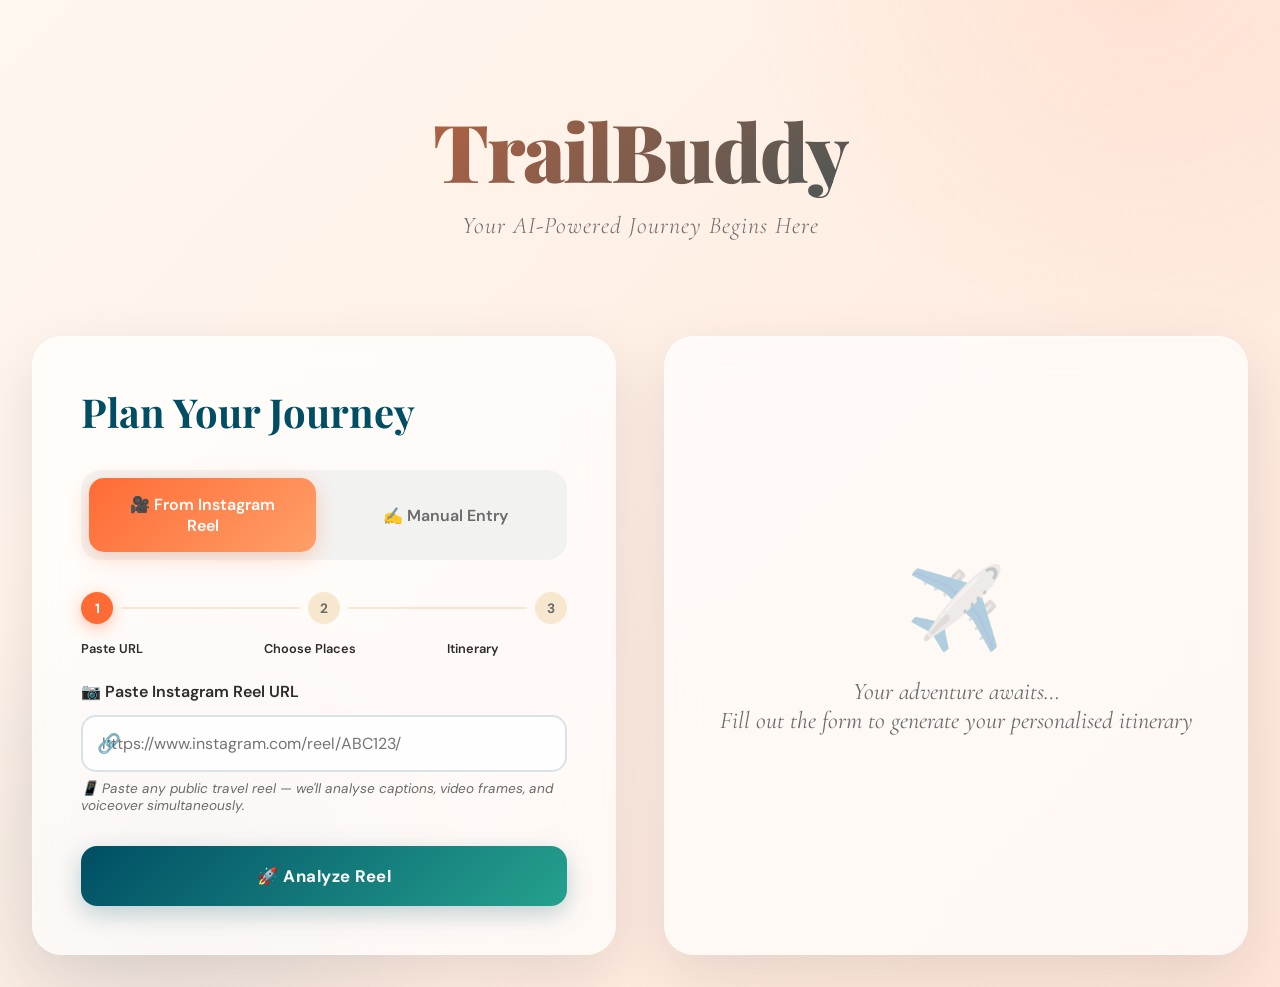
==== commit 8427ca16: "Added Video and Audio Processing" ====
--- a/index.html
+++ b/index.html
@@ -8,143 +8,361 @@
     <link rel="preconnect" href="https://fonts.gstatic.com" crossorigin>
     <link href="https://fonts.googleapis.com/css2?family=Playfair+Display:wght@400;600;700;900&family=DM+Sans:wght@400;500;700&family=Cormorant+Garamond:ital,wght@0,300;0,400;1,300&display=swap" rel="stylesheet">
     <link rel="stylesheet" href="style.css">
+    <style>
+        /* ── Analysis Progress Panel ─────────────────────────────────────── */
+        .analysis-panel {
+            display: none;
+            background: rgba(255,255,255,0.9);
+            backdrop-filter: blur(20px);
+            border-radius: 24px;
+            padding: 2rem;
+            margin-top: 1.5rem;
+            border: 1px solid rgba(0,78,100,0.12);
+            box-shadow: 0 8px 40px rgba(0,0,0,0.08);
+            animation: fadeInDown 0.4s ease-out;
+        }
+        .analysis-panel.show { display: block; }
+
+        .panel-title {
+            font-family: 'Playfair Display', serif;
+            font-size: 1.4rem;
+            color: var(--deep-teal);
+            font-weight: 700;
+            margin-bottom: 0.3rem;
+        }
+        .panel-subtitle {
+            font-size: 0.85rem;
+            color: var(--text-light);
+            margin-bottom: 1.5rem;
+        }
+
+        /* Progress bar */
+        .progress-bar-track {
+            width: 100%;
+            height: 8px;
+            background: rgba(0,78,100,0.08);
+            border-radius: 4px;
+            margin-bottom: 1.5rem;
+            overflow: hidden;
+        }
+        .progress-bar-fill {
+            height: 100%;
+            background: linear-gradient(90deg, var(--sunset-orange), var(--forest-green));
+            border-radius: 4px;
+            transition: width 0.6s cubic-bezier(0.4, 0, 0.2, 1);
+            width: 0%;
+        }
+
+        /* Step list */
+        .steps-list { display: flex; flex-direction: column; gap: 0.5rem; }
+
+        .step-row {
+            display: flex;
+            align-items: center;
+            gap: 0.8rem;
+            padding: 0.65rem 0.9rem;
+            border-radius: 12px;
+            transition: background 0.25s;
+            font-size: 0.9rem;
+        }
+        .step-row.running  { background: rgba(255,107,53,0.07); }
+        .step-row.done     { background: rgba(37,161,142,0.07); }
+        .step-row.skipped  { background: rgba(0,0,0,0.03); opacity: 0.6; }
+        .step-row.failed   { background: rgba(200,42,42,0.07); }
+        .step-row.idle     { opacity: 0.4; }
+
+        .step-icon {
+            font-size: 1.1rem;
+            width: 1.5rem;
+            text-align: center;
+            flex-shrink: 0;
+        }
+
+        .step-spinner {
+            width: 18px; height: 18px;
+            border: 2px solid rgba(255,107,53,0.25);
+            border-top-color: var(--sunset-orange);
+            border-radius: 50%;
+            animation: spin 0.8s linear infinite;
+            flex-shrink: 0;
+        }
+
+        .step-label {
+            font-weight: 600;
+            color: var(--text-dark);
+            min-width: 120px;
+            flex-shrink: 0;
+        }
+        .step-row.idle .step-label { color: var(--text-light); }
+        .step-row.done .step-label { color: var(--forest-green); }
+        .step-row.failed .step-label { color: #c0392b; }
+
+        .step-msg {
+            color: var(--text-light);
+            font-size: 0.82rem;
+            flex: 1;
+            white-space: nowrap;
+            overflow: hidden;
+            text-overflow: ellipsis;
+        }
+        .step-row.running .step-msg { color: var(--sunset-orange); }
+        .step-row.done    .step-msg { color: var(--forest-green); }
+
+        /* concurrent badge */
+        .concurrent-badge {
+            font-size: 0.65rem;
+            padding: 0.15rem 0.5rem;
+            background: rgba(0,78,100,0.08);
+            color: var(--deep-teal);
+            border-radius: 8px;
+            font-weight: 700;
+            flex-shrink: 0;
+            letter-spacing: 0.3px;
+        }
+
+        /* Video insights preview chips */
+        .insights-preview {
+            display: none;
+            margin-top: 1.2rem;
+            padding-top: 1.2rem;
+            border-top: 1px solid rgba(0,78,100,0.1);
+            animation: fadeInDown 0.4s ease-out;
+        }
+        .insights-preview.show { display: block; }
+        .insight-chips { display: flex; flex-wrap: wrap; gap: 0.5rem; margin-bottom: 0.8rem; }
+        .insight-chip {
+            display: inline-flex; align-items: center; gap: 0.35rem;
+            padding: 0.3rem 0.75rem;
+            background: white;
+            border: 1.5px solid rgba(0,78,100,0.15);
+            border-radius: 20px;
+            font-size: 0.78rem;
+            font-weight: 600;
+            color: var(--deep-teal);
+        }
+        .insight-summary {
+            font-size: 0.84rem;
+            color: var(--text-dark);
+            line-height: 1.6;
+            background: linear-gradient(135deg, rgba(255,107,53,0.05), rgba(0,78,100,0.05));
+            border-radius: 12px;
+            padding: 0.9rem 1.1rem;
+            border-left: 3px solid var(--sunset-orange);
+        }
+        .audio-cues-row {
+            margin-top: 0.6rem;
+            font-size: 0.78rem;
+            color: var(--text-light);
+            font-style: italic;
+        }
+
+        /* Place selection (slides in after analysis) */
+        .place-selection-wrap {
+            display: none;
+            margin-top: 1.5rem;
+            animation: fadeInDown 0.5s ease-out;
+        }
+        .place-selection-wrap.show { display: block; }
+    </style>
 </head>
 <body>
-    <div class="container">
-        <header>
-            <h1 class="logo">TrailBuddy</h1>
-            <p class="tagline">Your AI-Powered Journey Begins Here</p>
-        </header>
-
-        <div class="main-grid">
-            <!-- Form Section -->
-            <div class="form-section">
-                <h2 class="section-title">Plan Your Journey</h2>
-                
-                <!-- Mode Switcher -->
-                <div class="mode-switcher">
-                    <button type="button" class="mode-tab active" data-mode="instagram">
-                        🎥 From Instagram Reel
+<div class="container">
+    <header>
+        <h1 class="logo">TrailBuddy</h1>
+        <p class="tagline">Your AI-Powered Journey Begins Here</p>
+    </header>
+
+    <div class="main-grid">
+        <!-- ════ FORM SECTION ════════════════════════════════════════════ -->
+        <div class="form-section">
+            <h2 class="section-title">Plan Your Journey</h2>
+
+            <!-- Mode tabs -->
+            <div class="mode-switcher">
+                <button type="button" class="mode-tab active" data-mode="instagram">🎥 From Instagram Reel</button>
+                <button type="button" class="mode-tab"        data-mode="manual">✍️ Manual Entry</button>
+            </div>
+
+            <!-- ── Instagram Mode ───────────────────────────────────────── -->
+            <div id="instagramMode" class="mode-content active">
+
+                <!-- Step indicator -->
+                <div class="step-indicator">
+                    <div class="step-dot active"  id="uiDot1">1</div>
+                    <div class="step-line"         id="uiLine1"></div>
+                    <div class="step-dot pending"  id="uiDot2">2</div>
+                    <div class="step-line"         id="uiLine2"></div>
+                    <div class="step-dot pending"  id="uiDot3">3</div>
+                </div>
+                <div style="display:flex;justify-content:space-between;margin-top:-1rem;margin-bottom:1.5rem;">
+                    <span class="step-label">Paste URL</span>
+                    <span class="step-label">Choose Places</span>
+                    <span class="step-label">Itinerary</span>
+                </div>
+
+                <!-- URL input panel (step 1) -->
+                <div id="urlPanel">
+                    <div class="url-input-section">
+                        <div class="url-input-label">📷 Paste Instagram Reel URL</div>
+                        <div class="url-input-wrapper">
+                            <span class="url-input-icon">🔗</span>
+                            <input type="text" id="reelUrl" class="url-input"
+                                   placeholder="https://www.instagram.com/reel/ABC123/"
+                                   autocomplete="off"/>
+                        </div>
+                        <p class="url-helper-text">
+                            📱 Paste any public travel reel — we'll analyse captions, video frames, and voiceover simultaneously.
+                        </p>
+                    </div>
+
+                    <button type="button" id="analyzeBtn" class="extract-btn">
+                        <span id="analyzeBtnText">🚀 Analyze Reel</span>
+                        <div class="loading-spinner" id="analyzeSpinner" style="display:none;"></div>
                     </button>
-                    <button type="button" class="mode-tab" data-mode="manual">
-                        ✍️ Manual Entry
+                    <div class="error-message" id="reelErrorMsg"></div>
+                </div>
+
+                <!-- ── Live analysis progress panel ────────────────────────── -->
+                <div class="analysis-panel" id="analysisPanel">
+                    <div class="panel-title" id="panelTitle">Analyzing your reel…</div>
+                    <div class="panel-subtitle" id="panelSubtitle">
+                        Fetching content · downloading video · analyzing frames & audio simultaneously
+                    </div>
+
+                    <!-- Progress bar -->
+                    <div class="progress-bar-track">
+                        <div class="progress-bar-fill" id="progressBar"></div>
+                    </div>
+
+                    <!-- Step rows -->
+                    <div class="steps-list">
+                        <!-- Format: data-step must match SSE step names -->
+                        <div class="step-row idle" data-step="cache_check">
+                            <span class="step-icon">🗄️</span>
+                            <span class="step-label">Cache Check</span>
+                            <span class="step-msg">Waiting…</span>
+                        </div>
+                        <div class="step-row idle" data-step="apify">
+                            <span class="step-icon">📷</span>
+                            <span class="step-label">Instagram Data</span>
+                            <span class="step-msg">Waiting…</span>
+                        </div>
+                        <div class="step-row idle" data-step="download">
+                            <span class="step-icon">⬇️</span>
+                            <span class="step-label">Video Download</span>
+                            <span class="step-msg">Waiting…</span>
+                        </div>
+                        <!-- Concurrent group A: frames + audio -->
+                        <div class="step-row idle" data-step="frames">
+                            <span class="step-icon">🎞️</span>
+                            <span class="step-label">Frame Extraction</span>
+                            <span class="concurrent-badge">PARALLEL</span>
+                            <span class="step-msg">Waiting…</span>
+                        </div>
+                        <div class="step-row idle" data-step="audio_extract">
+                            <span class="step-icon">🔊</span>
+                            <span class="step-label">Audio Extraction</span>
+                            <span class="concurrent-badge">PARALLEL</span>
+                            <span class="step-msg">Waiting…</span>
+                        </div>
+                        <!-- Concurrent group B: vision + whisper -->
+                        <div class="step-row idle" data-step="vision">
+                            <span class="step-icon">🔭</span>
+                            <span class="step-label">GPT-4o Vision</span>
+                            <span class="concurrent-badge">PARALLEL</span>
+                            <span class="step-msg">Waiting…</span>
+                        </div>
+                        <div class="step-row idle" data-step="whisper">
+                            <span class="step-icon">🎙️</span>
+                            <span class="step-label">Whisper STT</span>
+                            <span class="concurrent-badge">PARALLEL</span>
+                            <span class="step-msg">Waiting…</span>
+                        </div>
+                        <div class="step-row idle" data-step="consolidate">
+                            <span class="step-icon">🧩</span>
+                            <span class="step-label">Consolidation</span>
+                            <span class="step-msg">Waiting…</span>
+                        </div>
+                        <!-- Concurrent group C: save + upload -->
+                        <div class="step-row idle" data-step="save">
+                            <span class="step-icon">💾</span>
+                            <span class="step-label">Save to DB + R2</span>
+                            <span class="concurrent-badge">PARALLEL</span>
+                            <span class="step-msg">Waiting…</span>
+                        </div>
+                        <div class="step-row idle" data-step="places">
+                            <span class="step-icon">📍</span>
+                            <span class="step-label">Place Extraction</span>
+                            <span class="step-msg">Waiting…</span>
+                        </div>
+                    </div>
+
+                    <!-- Video insights preview (appears when consolidation is done) -->
+                    <div class="insights-preview" id="insightsPreview">
+                        <div class="insight-chips" id="insightChips"></div>
+                        <div class="insight-summary" id="insightSummary"></div>
+                        <div class="audio-cues-row" id="audioCuesRow" style="display:none;"></div>
+                    </div>
+                </div>
+
+                <!-- ── Place selection (step 2, shown after complete) ──────── -->
+                <div class="place-selection-wrap" id="placeSelectionWrap">
+                    <button class="back-btn" id="backBtn">← Analyse a different reel</button>
+
+                    <div class="extraction-info" id="extractionInfo"></div>
+                    <p class="inferred-note">✦ Some places are inferred — uncheck any you don't want included</p>
+
+                    <div class="selection-summary">
+                        <span class="selection-count" id="selectionCount">0 places selected</span>
+                        <div class="selection-actions">
+                            <button class="select-all-btn" onclick="selectAllPlaces()">Select All</button>
+                            <button class="clear-btn"      onclick="clearAllPlaces()">Clear</button>
+                        </div>
+                    </div>
+
+                    <div class="places-grid" id="placesGrid"></div>
+
+                    <div class="optional-fields" style="margin-top:1rem;">
+                        <div class="form-group">
+                            <label>Duration (optional)</label>
+                            <input type="number" id="reelDuration" min="1" max="30" placeholder="Auto-detect">
+                        </div>
+                        <div class="form-group">
+                            <label>Budget (optional)</label>
+                            <select id="reelBudget">
+                                <option value="">Auto-detect</option>
+                                <option value="budget">Budget</option>
+                                <option value="mid-range">Mid-Range</option>
+                                <option value="luxury">Luxury</option>
+                            </select>
+                        </div>
+                    </div>
+
+                    <button type="button" id="generateFromReel" class="generate-btn" disabled>
+                        <span id="reelBtnText">🚀 Generate Itinerary</span>
+                        <div class="loading-spinner" id="reelSpinner" style="display:none;"></div>
                     </button>
+                    <p style="text-align:center;color:var(--text-light);font-size:0.82rem;margin-top:0.7rem;" id="selectionHint">
+                        Select at least one place to continue
+                    </p>
                 </div>
-
-                <!-- Instagram Reel Mode -->
-                <div id="instagramMode" class="mode-content active">
-                    
-                    <!-- Step Indicator -->
-                    <div class="step-indicator">
-                        <div class="step-dot active" id="stepDot1">1</div>
-                        <div style="display:flex;flex-direction:column;align-items:center;flex:1;gap:2px;">
-                            <div class="step-line" id="stepLine1"></div>
-                        </div>
-                        <div class="step-dot pending" id="stepDot2">2</div>
-                        <div style="display:flex;flex-direction:column;align-items:center;flex:1;gap:2px;">
-                            <div class="step-line" id="stepLine2"></div>
-                        </div>
-                        <div class="step-dot pending" id="stepDot3">3</div>
-                    </div>
-                    <div style="display:flex;justify-content:space-between;margin-top:-1rem;margin-bottom:1.5rem;">
-                        <span class="step-label">Paste URL</span>
-                        <span class="step-label">Select Places</span>
-                        <span class="step-label">Your Itinerary</span>
-                    </div>
-
-                    <!-- STEP 1: URL Input -->
-                    <div id="step1Panel">
-                        <div class="url-input-section">
-                            <div class="url-input-label">
-                                📷 Paste Instagram Reel URL
-                            </div>
-                            <div class="url-input-wrapper">
-                                <span class="url-input-icon">🔗</span>
-                                <input 
-                                    type="text" 
-                                    id="reelUrl" 
-                                    class="url-input"
-                                    placeholder="https://www.instagram.com/reel/ABC123/"
-                                />
-                            </div>
-                            <p class="url-helper-text">
-                                📱 Paste any public Instagram travel reel and we'll extract the places for you to pick from!
-                            </p>
-                        </div>
-
-                        <button type="button" id="extractPlacesBtn" class="extract-btn">
-                            <span id="extractBtnText">🔍 Extract Places from Reel</span>
-                            <div class="loading-spinner" id="extractSpinner" style="display:none;"></div>
-                        </button>
-                        <div class="error-message" id="reelErrorMessage"></div>
-                    </div>
-
-                    <!-- STEP 2: Place Selection -->
-                    <div id="step2Panel" class="places-extraction-panel">
-                        <button class="back-btn" id="backToStep1Btn">← Back to URL</button>
-
-                        <div class="extraction-info" id="extractionInfo">
-                            <!-- Populated dynamically -->
-                        </div>
-
-                        <p class="inferred-note">✦ Some places are inferred from hashtags & context — uncheck any you don't want</p>
-
-                        <div class="selection-summary">
-                            <span class="selection-count" id="selectionCount">0 places selected</span>
-                            <div class="selection-actions">
-                                <button class="select-all-btn" onclick="selectAllPlaces()">Select All</button>
-                                <button class="clear-btn" onclick="clearAllPlaces()">Clear</button>
-                            </div>
-                        </div>
-
-                        <div class="places-grid" id="placesGrid">
-                            <!-- Place cards rendered by JS -->
-                        </div>
-
-                        <!-- Optional Overrides -->
-                        <div class="optional-fields" style="margin-top:1rem;">
-                            <div class="form-group">
-                                <label>Duration (Optional)</label>
-                                <input type="number" id="reelDuration" min="1" max="30" placeholder="Auto-detect">
-                            </div>
-                            <div class="form-group">
-                                <label>Budget Level (Optional)</label>
-                                <select id="reelBudget">
-                                    <option value="">Auto-detect</option>
-                                    <option value="budget">Budget</option>
-                                    <option value="mid-range">Mid-Range</option>
-                                    <option value="luxury">Luxury</option>
-                                </select>
-                            </div>
-                        </div>
-
-                        <button type="button" id="generateFromReel" class="generate-btn" disabled>
-                            <span id="reelButtonText">🚀 Generate Itinerary</span>
-                            <div class="loading-spinner" id="reelSpinner" style="display:none;"></div>
-                        </button>
-                        <p style="text-align:center;color:var(--text-light);font-size:0.82rem;margin-top:0.7rem;" id="selectionHint">Select at least one place to continue</p>
-                    </div>
-                </div>
-
-                <!-- Manual Entry Mode -->
-                <div id="manualMode" class="mode-content">
-                
+            </div><!-- end instagram mode -->
+
+            <!-- ── Manual Mode ──────────────────────────────────────────── -->
+            <div id="manualMode" class="mode-content">
                 <form id="itineraryForm">
                     <div class="form-group">
-                        <label for="place">Destination</label>
-                        <input type="text" id="place" name="place" placeholder="e.g., Goa, India" required>
-                    </div>
-
-                    <div class="form-group">
-                        <label for="duration">Trip Duration (days)</label>
-                        <input type="number" id="duration" name="duration" min="1" max="30" value="4" required>
-                    </div>
-
-                    <div class="form-group">
-                        <label for="people">Number of Travelers</label>
-                        <input type="number" id="people" name="people" min="1" max="50" value="2" required>
-                    </div>
-
+                        <label>Destination</label>
+                        <input type="text" id="place" placeholder="e.g., Goa, India" required>
+                    </div>
+                    <div class="form-group">
+                        <label>Trip Duration (days)</label>
+                        <input type="number" id="duration" min="1" max="30" value="4" required>
+                    </div>
+                    <div class="form-group">
+                        <label>Number of Travelers</label>
+                        <input type="number" id="people" min="1" max="50" value="2" required>
+                    </div>
                     <div class="form-group">
                         <label>Travel Theme</label>
                         <div class="checkbox-group" id="themeOptions">
@@ -159,700 +377,665 @@
                             <span class="tag" data-value="Off-beat">Off-beat</span>
                         </div>
                     </div>
-
-                    <div class="form-group">
-                        <label for="budget">Budget Level</label>
-                        <select id="budget" name="budget" required>
+                    <div class="form-group">
+                        <label>Budget Level</label>
+                        <select id="budget" required>
                             <option value="budget">Budget</option>
                             <option value="mid-range" selected>Mid-Range</option>
                             <option value="luxury">Luxury</option>
-                            <option value="mixed">Mixed</option>
                         </select>
                     </div>
-
                     <div class="form-group">
                         <label>Interests</label>
                         <div class="tag-input-container">
-                            <input type="text" id="interestInput" placeholder="Add interest (e.g., Photography)">
+                            <input type="text" id="interestInput" placeholder="Add interest">
                             <button type="button" class="add-tag-btn" onclick="addInterest()">Add</button>
                         </div>
                         <div class="tag-input-wrapper" id="interestTags"></div>
                     </div>
-
-                    <div class="form-group">
-                        <label for="pace">Travel Pace</label>
-                        <select id="pace" name="pace" required>
+                    <div class="form-group">
+                        <label>Travel Pace</label>
+                        <select id="pace" required>
                             <option value="relaxed">Relaxed</option>
                             <option value="balanced" selected>Balanced</option>
                             <option value="fast-paced">Fast-Paced</option>
                         </select>
                     </div>
-
-                    <div class="form-group">
-                        <label for="accommodation">Accommodation Preference</label>
-                        <input type="text" id="accommodation" name="accommodation" placeholder="e.g., Near Beach, City Center">
-                    </div>
-
-                    <div class="form-group">
-                        <label for="transport">Transportation</label>
-                        <input type="text" id="transport" name="transport" placeholder="e.g., Scooter, Public Transport">
-                    </div>
-
-                    <div class="form-group">
-                        <label for="food">Food Preferences</label>
-                        <input type="text" id="food" name="food" placeholder="e.g., Must-try local dishes, Vegetarian">
-                    </div>
-
-                    <div class="form-group">
-                        <label for="constraints">Special Requests/Constraints</label>
-                        <textarea id="constraints" name="constraints" placeholder="e.g., No early mornings, Must visit specific place"></textarea>
-                    </div>
-
-                    <div class="form-group">
-                        <label for="dates">Travel Dates/Season</label>
-                        <textarea id="dates" name="dates" placeholder="e.g., March 2026, During Holi festival"></textarea>
-                    </div>
-
-                    <button type="submit" class="generate-btn" id="generateBtn">
-                        <span id="btnText">Generate My Itinerary</span>
-                        <div class="loading-spinner" id="loadingSpinner"></div>
+                    <div class="form-group">
+                        <label>Accommodation Area</label>
+                        <input type="text" id="accommodation" placeholder="e.g., Near Beach, City Center">
+                    </div>
+                    <div class="form-group">
+                        <label>Transportation</label>
+                        <input type="text" id="transport" placeholder="e.g., Scooter, Public Transport">
+                    </div>
+                    <div class="form-group">
+                        <label>Food Preferences</label>
+                        <input type="text" id="food" placeholder="e.g., Must-try local dishes, Vegetarian">
+                    </div>
+                    <div class="form-group">
+                        <label>Special Requests / Constraints</label>
+                        <textarea id="constraints" placeholder="e.g., No early mornings, Must visit a specific place"></textarea>
+                    </div>
+                    <div class="form-group">
+                        <label>Travel Dates / Season</label>
+                        <textarea id="dates" placeholder="e.g., March 2026, During Diwali"></textarea>
+                    </div>
+                    <button type="submit" class="generate-btn" id="manualGenerateBtn">
+                        <span id="manualBtnText">Generate My Itinerary</span>
+                        <div class="loading-spinner" id="manualSpinner" style="display:none;"></div>
                     </button>
-
                     <div class="error-message" id="errorMessage"></div>
                 </form>
-                </div> <!-- End Manual Mode -->
             </div>
-
-            <!-- Results Section -->
-            <div class="results-section">
-                <div class="empty-state" id="emptyState">
-                    <div class="empty-state-icon">✈️</div>
-                    <p class="empty-state-text">Your adventure awaits...<br>Fill out the form to generate your personalized itinerary</p>
-                </div>
-
-                <div id="itineraryResults" style="display: none;">
-                    <!-- Results will be populated here -->
-                </div>
+        </div><!-- end form section -->
+
+        <!-- ════ RESULTS SECTION ════════════════════════════════════════ -->
+        <div class="results-section">
+            <div class="empty-state" id="emptyState">
+                <div class="empty-state-icon">✈️</div>
+                <p class="empty-state-text">
+                    Your adventure awaits…<br>
+                    Fill out the form to generate your personalised itinerary
+                </p>
             </div>
+            <div id="itineraryResults" style="display:none;"></div>
         </div>
     </div>
-
-    <script>
-        // ============================================
-        // 🔧 CONFIGURATION - Update this for deployment
-        // ============================================
-        //const API_URL = 'https://trailbuddy.onrender.com';
-        const API_URL = 'http://localhost:8000';
-        
-        // ============================================
-        // MODE SWITCHING
-        // ============================================
-        document.querySelectorAll('.mode-tab').forEach(tab => {
-            tab.addEventListener('click', function() {
-                const mode = this.dataset.mode;
-                
-                // Update tabs
-                document.querySelectorAll('.mode-tab').forEach(t => t.classList.remove('active'));
-                this.classList.add('active');
-                
-                // Update content
-                document.querySelectorAll('.mode-content').forEach(c => c.classList.remove('active'));
-                if (mode === 'instagram') {
-                    document.getElementById('instagramMode').classList.add('active');
-                } else {
-                    document.getElementById('manualMode').classList.add('active');
-                }
-            });
-        });
-
-        // ============================================
-        // INSTAGRAM REEL — TWO-STEP FLOW
-        // ============================================
-
-        let extractedReelUrl = '';
-        let extractedPlaces = [];
-        let selectedPlaceNames = new Set();
-        let cachedReelData = null;  // Stores reel data from Step 1 to avoid re-fetching
-
-        const PLACE_TYPE_ICONS = {
-            city: '🏙️',
-            attraction: '🗺️',
-            food: '🍽️',
-            stay: '🏨',
-            activity: '🎯',
-            region: '🌄'
-        };
-
-        // ---- STEP 1: Extract Places ----
-        document.getElementById('extractPlacesBtn').addEventListener('click', async function () {
-            const reelUrl = document.getElementById('reelUrl').value.trim();
-            const errorMsg = document.getElementById('reelErrorMessage');
-            errorMsg.classList.remove('show');
-
-            if (!reelUrl) {
-                showReelError('Please enter an Instagram reel URL');
-                return;
-            }
-            if (!reelUrl.includes('instagram.com/reel/') && !reelUrl.includes('instagram.com/p/')) {
-                showReelError('Please enter a valid Instagram reel URL');
-                return;
-            }
-
-            const btn = this;
-            const btnText = document.getElementById('extractBtnText');
-            const spinner = document.getElementById('extractSpinner');
-
-            btn.disabled = true;
-            btnText.style.display = 'none';
-            spinner.style.display = 'block';
-
-            try {
-                const response = await fetch(`${API_URL}/extract-places-from-reel`, {
-                    method: 'POST',
-                    headers: { 'Content-Type': 'application/json' },
-                    body: JSON.stringify({ reel_url: reelUrl })
-                });
-
-                const result = await response.json();
-
-                if (!response.ok || !result.success) {
-                    throw new Error(result.detail || 'Failed to extract places');
-                }
-
-                extractedReelUrl = reelUrl;
-                extractedPlaces = result.places || [];
-                cachedReelData = result.cached_reel_data || null;  // Cache for Step 2
-                
-                // Pre-select all places
-                selectedPlaceNames = new Set(extractedPlaces.map(p => p.name));
-
-                renderPlacesStep(result);
-                goToStep2();
-
-            } catch (error) {
-                console.error('Extraction error:', error);
-                showReelError(error.message || 'Failed to extract places. Please try again.');
-            } finally {
-                btn.disabled = false;
-                btnText.style.display = 'flex';
-                spinner.style.display = 'none';
+</div>
+
+<script>
+// ════════════════════════════════════════════════════════════════════════
+// CONFIG
+// ════════════════════════════════════════════════════════════════════════
+const API_URL = 'https://trailbuddy.onrender.com';
+// const API_URL = 'http://localhost:8000';
+
+// ════════════════════════════════════════════════════════════════════════
+// MODE SWITCHING
+// ════════════════════════════════════════════════════════════════════════
+document.querySelectorAll('.mode-tab').forEach(tab => {
+    tab.addEventListener('click', function () {
+        document.querySelectorAll('.mode-tab').forEach(t => t.classList.remove('active'));
+        document.querySelectorAll('.mode-content').forEach(c => c.classList.remove('active'));
+        this.classList.add('active');
+        const id = this.dataset.mode === 'instagram' ? 'instagramMode' : 'manualMode';
+        document.getElementById(id).classList.add('active');
+    });
+});
+
+// ════════════════════════════════════════════════════════════════════════
+// STATE
+// ════════════════════════════════════════════════════════════════════════
+let cachedReelData    = null;   // from SSE complete event
+let cachedInsights    = null;   // video_insights from SSE complete event
+let extractedPlaces   = [];     // place array from SSE complete event
+let selectedPlaceNames = new Set();
+
+const PLACE_TYPE_ICONS = {
+    city: '🏙️', attraction: '🗺️', food: '🍽️',
+    stay: '🏨', activity: '🎯', region: '🌄',
+};
+
+// Step metadata for the progress UI
+const STEPS = [
+    { id: 'cache_check',   label: 'Cache Check',      icon: '🗄️' },
+    { id: 'apify',         label: 'Instagram Data',   icon: '📷' },
+    { id: 'download',      label: 'Video Download',   icon: '⬇️' },
+    { id: 'frames',        label: 'Frame Extraction', icon: '🎞️', concurrent: true },
+    { id: 'audio_extract', label: 'Audio Extraction', icon: '🔊', concurrent: true },
+    { id: 'vision',        label: 'GPT-4o Vision',    icon: '🔭', concurrent: true },
+    { id: 'whisper',       label: 'Whisper STT',      icon: '🎙️', concurrent: true },
+    { id: 'consolidate',   label: 'Consolidation',    icon: '🧩' },
+    { id: 'save',          label: 'Save to DB + R2',  icon: '💾', concurrent: true },
+    { id: 'places',        label: 'Place Extraction', icon: '📍' },
+];
+
+// ════════════════════════════════════════════════════════════════════════
+// STEP ROW UPDATER
+// ════════════════════════════════════════════════════════════════════════
+function updateStep(step, status, message) {
+    const row = document.querySelector(`[data-step="${step}"]`);
+    if (!row) return;
+
+    // Remove all status classes
+    row.classList.remove('idle', 'running', 'done', 'skipped', 'failed');
+    row.classList.add(status);
+
+    // Update icon area (spinner when running, icon when done/skipped)
+    const iconEl = row.querySelector('.step-icon');
+    let existingSpinner = row.querySelector('.step-spinner');
+
+    if (status === 'running') {
+        if (!existingSpinner) {
+            const spinner = document.createElement('div');
+            spinner.className = 'step-spinner';
+            row.insertBefore(spinner, iconEl);
+            iconEl.style.display = 'none';
+        }
+    } else {
+        if (existingSpinner) existingSpinner.remove();
+        iconEl.style.display = '';
+        if (status === 'done')    iconEl.textContent = '✅';
+        if (status === 'skipped') iconEl.textContent = '⏭️';
+        if (status === 'failed')  iconEl.textContent = '❌';
+    }
+
+    // Update message
+    const msgEl = row.querySelector('.step-msg');
+    if (msgEl) msgEl.textContent = message;
+}
+
+// ════════════════════════════════════════════════════════════════════════
+// ANALYZE REEL — SSE LISTENER
+// ════════════════════════════════════════════════════════════════════════
+document.getElementById('analyzeBtn').addEventListener('click', async function () {
+    const reelUrl = document.getElementById('reelUrl').value.trim();
+    const errorDiv = document.getElementById('reelErrorMsg');
+    errorDiv.classList.remove('show');
+
+    if (!reelUrl) {
+        showReelError('Please paste an Instagram reel URL');
+        return;
+    }
+    if (!reelUrl.includes('instagram.com/reel/') && !reelUrl.includes('instagram.com/p/')) {
+        showReelError('Please enter a valid Instagram reel URL (instagram.com/reel/...)');
+        return;
+    }
+
+    // Reset UI
+    resetAnalysisPanel();
+    document.getElementById('placeSelectionWrap').classList.remove('show');
+    document.getElementById('analysisPanel').classList.add('show');
+    document.getElementById('analyzeBtn').disabled = true;
+
+    // Update step 1 indicator
+    setUiStep(1);
+
+    try {
+        await runAnalysisPipeline(reelUrl);
+    } catch (err) {
+        showReelError(err.message || 'Pipeline failed — please try again.');
+        document.getElementById('analyzeBtn').disabled = false;
+    }
+});
+
+async function runAnalysisPipeline(reelUrl) {
+    const body = JSON.stringify({ reel_url: reelUrl, skip_audio: false, skip_video: false });
+
+    const response = await fetch(`${API_URL}/analyze-reel`, {
+        method: 'POST',
+        headers: { 'Content-Type': 'application/json' },
+        body,
+    });
+
+    if (!response.ok) {
+        throw new Error(`Server error: ${response.status}`);
+    }
+
+    // Read SSE stream manually (fetch + ReadableStream)
+    const reader   = response.body.getReader();
+    const decoder  = new TextDecoder();
+    let   buffer   = '';
+
+    while (true) {
+        const { done, value } = await reader.read();
+        if (done) break;
+
+        buffer += decoder.decode(value, { stream: true });
+        const lines = buffer.split('\n');
+        buffer = lines.pop(); // keep incomplete last line
+
+        for (const line of lines) {
+            if (!line.startsWith('data:')) continue;
+            const raw = line.slice(5).trim();
+            if (!raw) continue;
+
+            let event;
+            try { event = JSON.parse(raw); } catch { continue; }
+
+            handleSSEEvent(event);
+
+            if (event.step === 'complete') return;
+            if (event.step === 'error')    throw new Error(event.message);
+        }
+    }
+}
+
+function handleSSEEvent(event) {
+    const { step, status, message, progress } = event;
+
+    // Update progress bar
+    if (typeof progress === 'number') {
+        document.getElementById('progressBar').style.width = progress + '%';
+    }
+
+    // Update the step row
+    if (step !== 'complete' && step !== 'error') {
+        updateStep(step, status, message);
+    }
+
+    // Handle consolidate done → show insights preview
+    if (step === 'consolidate' && status === 'done') {
+        // Insights will be available in the complete event
+        document.getElementById('panelSubtitle').textContent =
+            'Almost done — extracting your place list…';
+    }
+
+    // Handle complete event
+    if (step === 'complete') {
+        cachedReelData  = event.cached_reel_data || {};
+        cachedInsights  = event.video_insights   || {};
+        extractedPlaces = event.places           || [];
+
+        // Mark all remaining steps done
+        STEPS.forEach(s => {
+            const row = document.querySelector(`[data-step="${s.id}"]`);
+            if (row && (row.classList.contains('idle') || row.classList.contains('running'))) {
+                updateStep(s.id, 'done', 'Complete');
             }
         });
 
-        function renderPlacesStep(result) {
-            // Info banner
-            document.getElementById('extractionInfo').innerHTML = `
-                <strong>📍 ${result.destination}${result.country ? ', ' + result.country : ''}</strong>
-                We found <strong>${result.places.length} places</strong> from this reel. 
-                Select the ones you want included in your itinerary.
-            `;
-
-            // Render place cards
-            const grid = document.getElementById('placesGrid');
-            grid.innerHTML = extractedPlaces.map(place => {
-                const icon = PLACE_TYPE_ICONS[place.type] || '📌';
-                const typeLabel = place.type || 'place';
-                return `
-                    <div class="place-card selected" data-name="${escapeAttr(place.name)}" onclick="togglePlace(this, '${escapeAttr(place.name)}')">
-                        <div class="place-check">✓</div>
-                        <span class="place-type-icon">${icon}</span>
-                        <div class="place-type-badge type-${place.type || 'attraction'}">${typeLabel}</div>
-                        <div class="place-card-name">${place.name}</div>
-                        ${place.description ? `<div class="place-card-desc">${place.description}</div>` : ''}
-                    </div>
-                `;
-            }).join('');
-
-            updateSelectionCount();
-        }
-
-        function togglePlace(card, name) {
-            card.classList.toggle('selected');
-            if (card.classList.contains('selected')) {
-                selectedPlaceNames.add(name);
-            } else {
-                selectedPlaceNames.delete(name);
-            }
-            updateSelectionCount();
-        }
-
-        function selectAllPlaces() {
-            document.querySelectorAll('.place-card').forEach(card => {
-                card.classList.add('selected');
-                selectedPlaceNames.add(card.dataset.name);
-            });
-            updateSelectionCount();
-        }
-
-        function clearAllPlaces() {
-            document.querySelectorAll('.place-card').forEach(card => {
-                card.classList.remove('selected');
-            });
-            selectedPlaceNames.clear();
-            updateSelectionCount();
-        }
-
-        function updateSelectionCount() {
-            const count = selectedPlaceNames.size;
-            document.getElementById('selectionCount').textContent = 
-                `${count} place${count !== 1 ? 's' : ''} selected`;
-            
-            const btn = document.getElementById('generateFromReel');
-            const hint = document.getElementById('selectionHint');
-            if (count > 0) {
-                btn.disabled = false;
-                hint.style.display = 'none';
-            } else {
-                btn.disabled = true;
-                hint.style.display = 'block';
-            }
-        }
-
-        function goToStep2() {
-            document.getElementById('step1Panel').style.display = 'none';
-            document.getElementById('step2Panel').classList.add('show');
-            // Update step indicator
-            document.getElementById('stepDot1').className = 'step-dot done';
-            document.getElementById('stepDot1').textContent = '✓';
-            document.getElementById('stepLine1').classList.add('done');
-            document.getElementById('stepDot2').className = 'step-dot active';
-        }
-
-        function goToStep1() {
-            document.getElementById('step1Panel').style.display = 'block';
-            document.getElementById('step2Panel').classList.remove('show');
-            cachedReelData = null;  // Clear cache so a fresh URL fetch can happen
-            // Reset step indicator
-            document.getElementById('stepDot1').className = 'step-dot active';
-            document.getElementById('stepDot1').textContent = '1';
-            document.getElementById('stepLine1').classList.remove('done');
-            document.getElementById('stepDot2').className = 'step-dot pending';
-        }
-
-        document.getElementById('backToStep1Btn').addEventListener('click', goToStep1);
-
-        // ---- STEP 2 → 3: Generate Itinerary ----
-        document.getElementById('generateFromReel').addEventListener('click', async function () {
-            const durationOverride = document.getElementById('reelDuration').value;
-            const budgetLevel = document.getElementById('reelBudget').value;
-            const selected = Array.from(selectedPlaceNames);
-
-            const btn = this;
-            const btnText = document.getElementById('reelButtonText');
-            const spinner = document.getElementById('reelSpinner');
-
-            btn.disabled = true;
-            btnText.style.display = 'none';
-            spinner.style.display = 'block';
-
-            // Update step indicator to step 3 loading
-            document.getElementById('stepDot2').className = 'step-dot done';
-            document.getElementById('stepDot2').textContent = '✓';
-            document.getElementById('stepLine2').classList.add('done');
-            document.getElementById('stepDot3').className = 'step-dot active';
-
-            try {
-                const payload = {
-                    reel_url: extractedReelUrl,
-                    selected_places: selected,
-                    cached_reel_data: cachedReelData  // Reuse Step 1 data — no Apify re-call
-                };
-                if (durationOverride) payload.duration_override = parseInt(durationOverride);
-                if (budgetLevel) payload.budget_level = budgetLevel;
-
-                const response = await fetch(`${API_URL}/generate-from-reel`, {
-                    method: 'POST',
-                    headers: { 'Content-Type': 'application/json' },
-                    body: JSON.stringify(payload)
-                });
-
-                const result = await response.json();
-
-                if (result.success) {
-                    displayItinerary(result.data, result.reel_data);
-                    // Scroll to results
-                    document.querySelector('.results-section').scrollIntoView({ behavior: 'smooth' });
-                } else {
-                    throw new Error(result.detail || 'Failed to generate itinerary');
-                }
-            } catch (error) {
-                console.error('Generation error:', error);
-                showReelError(error.message || 'An error occurred. Please try again.');
-                // Revert step 3 indicator
-                document.getElementById('stepDot3').className = 'step-dot pending';
-                document.getElementById('stepLine2').classList.remove('done');
-                document.getElementById('stepDot2').className = 'step-dot active';
-                document.getElementById('stepDot2').textContent = '2';
-            } finally {
-                btn.disabled = selectedPlaceNames.size === 0;
-                btnText.style.display = 'inline';
-                spinner.style.display = 'none';
-            }
+        // Show insights preview
+        renderInsightsPreview(cachedInsights);
+
+        // Update panel header
+        document.getElementById('panelTitle').textContent =
+            `✅ Analysis complete — ${event.destination}`;
+        document.getElementById('panelSubtitle').textContent =
+            `${extractedPlaces.length} places found · select which ones to include`;
+
+        // Show place selection UI
+        selectedPlaceNames = new Set(extractedPlaces.map(p => p.name));
+        renderPlaceGrid(event);
+        setUiStep(2);
+
+        document.getElementById('placeSelectionWrap').classList.add('show');
+        document.getElementById('analyzeBtn').disabled = false;
+        document.getElementById('placeSelectionWrap').scrollIntoView({ behavior: 'smooth', block: 'nearest' });
+    }
+}
+
+// ════════════════════════════════════════════════════════════════════════
+// INSIGHTS PREVIEW
+// ════════════════════════════════════════════════════════════════════════
+function renderInsightsPreview(insights) {
+    if (!insights || !Object.keys(insights).length) return;
+
+    const chipsEl   = document.getElementById('insightChips');
+    const summaryEl = document.getElementById('insightSummary');
+    const audioEl   = document.getElementById('audioCuesRow');
+    const preview   = document.getElementById('insightsPreview');
+
+    const chips = [
+        insights.places?.length        ? `📍 ${insights.places.length} places`          : null,
+        insights.scene_types?.length   ? `🎬 ${insights.scene_types.slice(0,3).join(', ')}` : null,
+        insights.vibe                  ? `✨ ${insights.vibe}`                             : null,
+        insights.inferred_duration_days ? `📅 ${insights.inferred_duration_days} days`    : null,
+        insights.inferred_budget_level  ? `💰 ${insights.inferred_budget_level}`          : null,
+        insights.hotels?.length        ? `🏨 ${insights.hotels[0]}`                       : null,
+    ].filter(Boolean);
+
+    chipsEl.innerHTML = chips.map(c =>
+        `<span class="insight-chip">${c}</span>`
+    ).join('');
+
+    summaryEl.textContent = insights.raw_summary || 'Video analysis complete.';
+
+    const cues = insights.itinerary_cues || [];
+    if (cues.length) {
+        audioEl.style.display = 'block';
+        audioEl.innerHTML = `🎙️ <strong>Spoken tips:</strong> ${cues.slice(0,3).join(' · ')}`;
+    }
+
+    preview.classList.add('show');
+}
+
+// ════════════════════════════════════════════════════════════════════════
+// PLACE GRID
+// ════════════════════════════════════════════════════════════════════════
+function renderPlaceGrid(event) {
+    document.getElementById('extractionInfo').innerHTML = `
+        <strong>📍 ${event.destination}${event.country ? ', ' + event.country : ''}</strong>
+        We found <strong>${event.places.length} places</strong> — select the ones for your itinerary.
+    `;
+
+    const grid = document.getElementById('placesGrid');
+    grid.innerHTML = extractedPlaces.map(place => {
+        const icon = PLACE_TYPE_ICONS[place.type] || '📌';
+        const src  = place.source ? `<span style="font-size:0.65rem;opacity:0.7">(${place.source})</span>` : '';
+        return `
+            <div class="place-card selected" data-name="${escAttr(place.name)}"
+                 onclick="togglePlace(this,'${escAttr(place.name)}')">
+                <div class="place-check">✓</div>
+                <span class="place-type-icon">${icon}</span>
+                <div class="place-type-badge type-${place.type || 'attraction'}">${place.type || 'place'}</div>
+                <div class="place-card-name">${place.name} ${src}</div>
+                ${place.description ? `<div class="place-card-desc">${place.description}</div>` : ''}
+                ${place.inferred ? '<div class="place-card-desc" style="opacity:0.6;font-style:italic">inferred</div>' : ''}
+            </div>
+        `;
+    }).join('');
+
+    updateSelectionCount();
+}
+
+function togglePlace(card, name) {
+    card.classList.toggle('selected');
+    selectedPlaceNames[card.classList.contains('selected') ? 'add' : 'delete'](name);
+    updateSelectionCount();
+}
+
+function selectAllPlaces() {
+    document.querySelectorAll('.place-card').forEach(c => {
+        c.classList.add('selected');
+        selectedPlaceNames.add(c.dataset.name);
+    });
+    updateSelectionCount();
+}
+
+function clearAllPlaces() {
+    document.querySelectorAll('.place-card').forEach(c => c.classList.remove('selected'));
+    selectedPlaceNames.clear();
+    updateSelectionCount();
+}
+
+function updateSelectionCount() {
+    const n = selectedPlaceNames.size;
+    document.getElementById('selectionCount').textContent = `${n} place${n !== 1 ? 's' : ''} selected`;
+    const btn  = document.getElementById('generateFromReel');
+    const hint = document.getElementById('selectionHint');
+    btn.disabled     = n === 0;
+    hint.style.display = n === 0 ? 'block' : 'none';
+}
+
+// ════════════════════════════════════════════════════════════════════════
+// GENERATE ITINERARY FROM REEL
+// ════════════════════════════════════════════════════════════════════════
+document.getElementById('generateFromReel').addEventListener('click', async function () {
+    const btn    = this;
+    const text   = document.getElementById('reelBtnText');
+    const spinner= document.getElementById('reelSpinner');
+
+    btn.disabled       = true;
+    text.style.display = 'none';
+    spinner.style.display = 'block';
+    setUiStep(3);
+
+    try {
+        const payload = {
+            reel_url:         document.getElementById('reelUrl').value.trim(),
+            selected_places:  Array.from(selectedPlaceNames),
+            cached_reel_data: cachedReelData,
+            video_insights:   cachedInsights,
+        };
+        const dur = document.getElementById('reelDuration').value;
+        const bud = document.getElementById('reelBudget').value;
+        if (dur) payload.duration_override = parseInt(dur);
+        if (bud) payload.budget_level      = bud;
+
+        const res = await fetch(`${API_URL}/generate-from-reel`, {
+            method: 'POST',
+            headers: { 'Content-Type': 'application/json' },
+            body: JSON.stringify(payload),
         });
 
-        function showReelError(message) {
-            const errorMsg = document.getElementById('reelErrorMessage');
-            errorMsg.textContent = message;
-            errorMsg.classList.add('show');
-            setTimeout(() => errorMsg.classList.remove('show'), 6000);
-        }
-
-        function escapeAttr(str) {
-            return str.replace(/'/g, "\\'").replace(/"/g, '&quot;');
-        }
-        
-        // ============================================
-        // MANUAL FORM HANDLING
-        // ============================================
-        
-        // State
-        let selectedThemes = [];
-        let interests = [];
-
-        // Initialize theme selection
-        document.querySelectorAll('#themeOptions .tag').forEach(tag => {
-            tag.addEventListener('click', function() {
-                this.classList.toggle('active');
-                const value = this.dataset.value;
-                
-                if (this.classList.contains('active')) {
-                    selectedThemes.push(value);
-                } else {
-                    selectedThemes = selectedThemes.filter(t => t !== value);
-                }
-            });
+        const result = await res.json();
+        if (!res.ok || !result.success) throw new Error(result.detail || 'Generation failed');
+
+        displayItinerary(result.data);
+        document.querySelector('.results-section').scrollIntoView({ behavior: 'smooth' });
+
+    } catch (err) {
+        showReelError(err.message || 'Generation failed — please try again.');
+        setUiStep(2);
+    } finally {
+        btn.disabled       = selectedPlaceNames.size === 0;
+        text.style.display = 'inline';
+        spinner.style.display = 'none';
+    }
+});
+
+// ════════════════════════════════════════════════════════════════════════
+// BACK BUTTON
+// ════════════════════════════════════════════════════════════════════════
+document.getElementById('backBtn').addEventListener('click', function () {
+    document.getElementById('placeSelectionWrap').classList.remove('show');
+    document.getElementById('analysisPanel').classList.remove('show');
+    document.getElementById('reelUrl').value = '';
+    cachedReelData = null;
+    cachedInsights = null;
+    setUiStep(1);
+});
+
+// ════════════════════════════════════════════════════════════════════════
+// MANUAL FORM
+// ════════════════════════════════════════════════════════════════════════
+let selectedThemes = [];
+let interests      = [];
+
+document.querySelectorAll('#themeOptions .tag').forEach(tag => {
+    tag.addEventListener('click', function () {
+        this.classList.toggle('active');
+        const v = this.dataset.value;
+        selectedThemes = this.classList.contains('active')
+            ? [...selectedThemes, v]
+            : selectedThemes.filter(t => t !== v);
+    });
+});
+
+function addInterest() {
+    const el = document.getElementById('interestInput');
+    const v  = el.value.trim();
+    if (v && !interests.includes(v)) {
+        interests.push(v);
+        renderInterests();
+        el.value = '';
+    }
+}
+
+document.getElementById('interestInput').addEventListener('keypress', e => {
+    if (e.key === 'Enter') { e.preventDefault(); addInterest(); }
+});
+
+function renderInterests() {
+    document.getElementById('interestTags').innerHTML = interests.map(i =>
+        `<span class="tag active" onclick="removeInterest('${i}')">${i} ×</span>`
+    ).join('');
+}
+
+function removeInterest(i) {
+    interests = interests.filter(x => x !== i);
+    renderInterests();
+}
+
+document.getElementById('itineraryForm').addEventListener('submit', async function (e) {
+    e.preventDefault();
+    if (!selectedThemes.length) { showError('Please select at least one travel theme'); return; }
+
+    const data = {
+        place:               document.getElementById('place').value,
+        duration:            parseInt(document.getElementById('duration').value),
+        theme:               selectedThemes,
+        number_of_people:    parseInt(document.getElementById('people').value),
+        budget_level:        document.getElementById('budget').value,
+        interests:           interests.length ? interests : ['General sightseeing'],
+        pace:                document.getElementById('pace').value,
+        accommodation_area:  document.getElementById('accommodation').value || 'City center',
+        transport_preference:document.getElementById('transport').value || 'Public transport',
+        food_preference:     document.getElementById('food').value || 'Local cuisine',
+        constraints:         document.getElementById('constraints').value.split(',').map(s=>s.trim()).filter(Boolean),
+        season_dates:        document.getElementById('dates').value.split(',').map(s=>s.trim()).filter(Boolean),
+    };
+
+    const btn    = document.getElementById('manualGenerateBtn');
+    const text   = document.getElementById('manualBtnText');
+    const spinner= document.getElementById('manualSpinner');
+    btn.disabled = true; text.style.display='none'; spinner.style.display='block';
+
+    try {
+        const res    = await fetch(`${API_URL}/generate`, {
+            method: 'POST', headers: {'Content-Type':'application/json'}, body: JSON.stringify(data),
         });
-
-        // Add interest function
-        function addInterest() {
-            const input = document.getElementById('interestInput');
-            const value = input.value.trim();
-            
-            if (value && !interests.includes(value)) {
-                interests.push(value);
-                renderInterests();
-                input.value = '';
-            }
-        }
-
-        // Allow Enter key to add interest
-        document.getElementById('interestInput').addEventListener('keypress', function(e) {
-            if (e.key === 'Enter') {
-                e.preventDefault();
-                addInterest();
-            }
-        });
-
-        // Render interests
-        function renderInterests() {
-            const container = document.getElementById('interestTags');
-            container.innerHTML = interests.map(interest => `
-                <span class="tag active" onclick="removeInterest('${interest}')">
-                    ${interest} ×
-                </span>
-            `).join('');
-        }
-
-        // Remove interest
-        function removeInterest(interest) {
-            interests = interests.filter(i => i !== interest);
-            renderInterests();
-        }
-
-        // Form submission
-        document.getElementById('itineraryForm').addEventListener('submit', async function(e) {
-            e.preventDefault();
-            
-            // Validate theme selection
-            if (selectedThemes.length === 0) {
-                showError('Please select at least one travel theme');
-                return;
-            }
-
-            const formData = {
-                place: document.getElementById('place').value,
-                duration: parseInt(document.getElementById('duration').value),
-                theme: selectedThemes,
-                number_of_people: parseInt(document.getElementById('people').value),
-                budget_level: document.getElementById('budget').value,
-                interests: interests.length > 0 ? interests : ['General sightseeing'],
-                pace: document.getElementById('pace').value,
-                accommodation_area: document.getElementById('accommodation').value || 'City center',
-                transport_preference: document.getElementById('transport').value || 'Public transport',
-                food_preference: document.getElementById('food').value || 'Local cuisine',
-                constraints: document.getElementById('constraints').value.split(',').map(s => s.trim()).filter(s => s),
-                season_dates: document.getElementById('dates').value.split(',').map(s => s.trim()).filter(s => s)
-            };
-
-            await generateItinerary(formData);
-        });
-
-        // Generate itinerary
-        async function generateItinerary(data) {
-            const btn = document.getElementById('generateBtn');
-            const btnText = document.getElementById('btnText');
-            const spinner = document.getElementById('loadingSpinner');
-            const errorMsg = document.getElementById('errorMessage');
-            
-            // Show loading state
-            btn.disabled = true;
-            btnText.style.display = 'none';
-            spinner.style.display = 'block';
-            errorMsg.classList.remove('show');
-
-            try {
-                const response = await fetch(`${API_URL}/generate`, {
-                    method: 'POST',
-                    headers: {
-                        'Content-Type': 'application/json',
-                    },
-                    body: JSON.stringify(data)
-                });
-
-                if (!response.ok) {
-                    throw new Error('Failed to generate itinerary');
-                }
-
-                const result = await response.json();
-                displayItinerary(result.data);
-                
-            } catch (error) {
-                showError('Failed to generate itinerary. Please try again.');
-                console.error('Error:', error);
-            } finally {
-                // Reset button state
-                btn.disabled = false;
-                btnText.style.display = 'inline';
-                spinner.style.display = 'none';
-            }
-        }
-
-        // ============================================
-        // DISPLAY ITINERARY
-        // ============================================
-        
-        function displayItinerary(data, reelData = null) {
-            const emptyState = document.getElementById('emptyState');
-            const results = document.getElementById('itineraryResults');
-            
-            emptyState.style.display = 'none';
-            results.style.display = 'block';
-            
-            results.innerHTML = `
-                <div class="itinerary-header fade-in">
-                    <h2 class="destination-name">${data.destination}</h2>
-                    <div class="trip-meta">
-                        <div class="meta-item">
-                            <span class="meta-icon">📅</span>
-                            <span>${data.duration} Days</span>
-                        </div>
-                        <div class="meta-item">
-                            <span class="meta-icon">💰</span>
-                            <span>${capitalizeFirst(data.budget_level)}</span>
-                        </div>
-                    </div>
-                    ${data.theme && data.theme.length > 0 ? `
-                        <div class="activities-list">
-                            ${data.theme.map(theme => `
-                                <span class="activity-badge">${theme}</span>
-                            `).join('')}
-                        </div>
-                    ` : (data.activities && data.activities.length > 0 ? `
-                        <div class="activities-list">
-                            ${data.activities.map(activity => `
-                                <span class="activity-badge">${activity}</span>
-                            `).join('')}
-                        </div>
-                    ` : '')}
+        const result = await res.json();
+        if (!res.ok) throw new Error(result.detail || 'Generation failed');
+        displayItinerary(result.data);
+    } catch (err) {
+        showError(err.message || 'Failed to generate itinerary. Please try again.');
+    } finally {
+        btn.disabled=false; text.style.display='inline'; spinner.style.display='none';
+    }
+});
+
+// ════════════════════════════════════════════════════════════════════════
+// DISPLAY ITINERARY
+// ════════════════════════════════════════════════════════════════════════
+function displayItinerary(data) {
+    document.getElementById('emptyState').style.display = 'none';
+    const results = document.getElementById('itineraryResults');
+    results.style.display = 'block';
+
+    results.innerHTML = `
+        <div class="itinerary-header fade-in">
+            <h2 class="destination-name">${data.destination}</h2>
+            <div class="trip-meta">
+                <div class="meta-item"><span class="meta-icon">📅</span><span>${data.duration} Days</span></div>
+                <div class="meta-item"><span class="meta-icon">💰</span><span>${cap(data.budget_level)}</span></div>
+            </div>
+            ${(data.theme||[]).length ? `
+                <div class="activities-list">
+                    ${data.theme.map(t=>`<span class="activity-badge">${t}</span>`).join('')}
+                </div>` : ''}
+        </div>
+
+        <div class="days-container">
+            ${(data.days||[]).map((day, i) => `
+                <div class="day-card fade-in" style="animation-delay:${i*0.1}s">
+                    <h3 class="day-number">Day ${day.day}${day.title ? ` — ${day.title}` : ''}</h3>
+
+                    ${(day.activities||[]).length ? `
+                    <div class="day-section">
+                        <div class="day-section-title"><span>🎯</span> Activities</div>
+                        <div class="timeline-items">
+                            ${day.activities.map(renderActivity).join('')}
+                        </div>
+                    </div>` : ''}
+
+                    ${(day.food||[]).length ? `
+                    <div class="day-section">
+                        <div class="day-section-title"><span>🍽️</span> Food</div>
+                        <div class="food-items">${day.food.map(renderFood).join('')}</div>
+                    </div>` : ''}
+
+                    ${day.accommodation ? `
+                    <div class="day-section">
+                        <div class="day-section-title"><span>🏨</span> Accommodation</div>
+                        <div class="timeline-content">
+                            ${day.accommodation.suggestion || day.accommodation.area || JSON.stringify(day.accommodation)}
+                        </div>
+                    </div>` : (day.stay ? `
+                    <div class="day-section">
+                        <div class="day-section-title"><span>🏨</span> Accommodation</div>
+                        <div class="timeline-content">${day.stay}</div>
+                    </div>` : '')}
                 </div>
-
-                <div class="days-container">
-                    ${data.days.map((day, index) => `
-                        <div class="day-card fade-in" style="animation-delay: ${index * 0.1}s">
-                            <h3 class="day-number">Day ${day.day}</h3>
-                            
-                            ${day.places && day.places.length > 0 ? `
-                                <div class="day-section">
-                                    <div class="day-section-title">
-                                        <span>📍</span> Places to Visit
-                                    </div>
-                                    <div class="timeline-items">
-                                        ${day.places.map(place => renderPlace(place)).join('')}
-                                    </div>
-                                </div>
-                            ` : ''}
-                            
-                            ${day.activities && day.activities.length > 0 ? `
-                                <div class="day-section">
-                                    <div class="day-section-title">
-                                        <span>🎯</span> Activities
-                                    </div>
-                                    <div class="timeline-items">
-                                        ${day.activities.map(activity => renderActivity(activity)).join('')}
-                                    </div>
-                                </div>
-                            ` : ''}
-                            
-                            ${day.food && day.food.length > 0 ? `
-                                <div class="day-section">
-                                    <div class="day-section-title">
-                                        <span>🍽️</span> Food Recommendations
-                                    </div>
-                                    <div class="food-items">
-                                        ${day.food.map(food => renderFood(food)).join('')}
-                                    </div>
-                                </div>
-                            ` : ''}
-                            
-                            ${day.stay ? `
-                                <div class="day-section">
-                                    <div class="day-section-title">
-                                        <span>🏨</span> Accommodation
-                                    </div>
-                                    <div class="timeline-content">${day.stay}</div>
-                                </div>
-                            ` : ''}
-                        </div>
-                    `).join('')}
-                </div>
-
-                ${data.travel_tips && data.travel_tips.length > 0 ? `
-                    <div class="travel-tips fade-in">
-                        <h3 class="tips-title">Travel Tips</h3>
-                        <ul class="tips-list">
-                            ${data.travel_tips.map(tip => `<li>${tip}</li>`).join('')}
-                        </ul>
-                    </div>
-                ` : ''}
-            `;
-
-            // Scroll to results
-            results.scrollIntoView({ behavior: 'smooth', block: 'start' });
-        }
-
-        // Render place with timeline
-        function renderPlace(place) {
-            if (typeof place === 'string') {
-                return `
-                    <div class="timeline-item">
-                        <div class="timeline-content">
-                            <div class="timeline-name">${place}</div>
-                        </div>
-                    </div>
-                `;
-            }
-
-            const timeRange = place.start_time && place.end_time 
-                ? `${place.start_time} - ${place.end_time}` 
-                : place.start_time || '';
-
-            return `
-                <div class="timeline-item">
-                    ${timeRange ? `<div class="timeline-time">${timeRange}</div>` : ''}
-                    <div class="timeline-content">
-                        <div class="timeline-name">
-                            ${place.name}
-                            ${place.duration ? `<span class="duration-badge">${place.duration}</span>` : ''}
-                        </div>
-                        ${place.description ? `<p class="timeline-desc">${place.description}</p>` : ''}
-                    </div>
-                </div>
-            `;
-        }
-
-        // Render activity with timeline
-        function renderActivity(activity) {
-            if (typeof activity === 'string') {
-                return `
-                    <div class="timeline-item">
-                        <div class="timeline-content">
-                            <div class="timeline-name">${activity}</div>
-                        </div>
-                    </div>
-                `;
-            }
-
-            const timeRange = activity.start_time && activity.end_time 
-                ? `${activity.start_time} - ${activity.end_time}` 
-                : activity.start_time || '';
-
-            return `
-                <div class="timeline-item">
-                    ${timeRange ? `<div class="timeline-time">${timeRange}</div>` : ''}
-                    <div class="timeline-content">
-                        <div class="timeline-name">
-                            ${activity.name}
-                            ${activity.duration ? `<span class="duration-badge">${activity.duration}</span>` : ''}
-                        </div>
-                        ${activity.description ? `<p class="timeline-desc">${activity.description}</p>` : ''}
-                    </div>
-                </div>
-            `;
-        }
-
-        // Render food recommendation
-        function renderFood(food) {
-            if (typeof food === 'string') {
-                return `
-                    <div class="food-item">
-                        <div class="food-content">
-                            <div class="restaurant-name">${food}</div>
-                        </div>
-                    </div>
-                `;
-            }
-
-            return `
-                <div class="food-item">
-                    <div class="food-header">
-                        ${food.meal_type ? `<span class="meal-type-badge">${food.meal_type}</span>` : ''}
-                        ${food.time ? `<span class="food-time">${food.time}</span>` : ''}
-                        ${food.price_range ? `<span class="price-badge">${food.price_range}</span>` : ''}
-                    </div>
-                    <div class="food-content">
-                        ${food.restaurant_name ? `<div class="restaurant-name">📍 ${food.restaurant_name}</div>` : ''}
-                        ${food.location ? `<div class="restaurant-location">${food.location}</div>` : ''}
-                        ${food.dishes && food.dishes.length > 0 ? `
-                            <div class="dishes-list">
-                                <strong>🍴 Must-try dishes:</strong>
-                                <ul>
-                                    ${food.dishes.map(dish => {
-                                        if (typeof dish === 'string') {
-                                            return `<li><span class="dish-name">${dish}</span></li>`;
-                                        }
-                                        return `
-                                            <li>
-                                                <span class="dish-name">${dish.name}</span>
-                                                ${dish.description ? `<div class="dish-description">${dish.description}</div>` : ''}
-                                            </li>
-                                        `;
-                                    }).join('')}
-                                </ul>
-                            </div>
-                        ` : ''}
-                        ${food.why_recommended ? `<p class="food-desc">💡 ${food.why_recommended}</p>` : ''}
-                        ${food.description ? `<p class="food-desc">💡 ${food.description}</p>` : ''}
-                    </div>
-                </div>
-            `;
-        }
-
-        // Utility function
-        function capitalizeFirst(str) {
-            return str.charAt(0).toUpperCase() + str.slice(1);
-        }
-
-        // Show error message
-        function showError(message) {
-            const errorMsg = document.getElementById('errorMessage');
-            errorMsg.textContent = message;
-            errorMsg.classList.add('show');
-            
-            // Auto-hide after 5 seconds
-            setTimeout(() => {
-                errorMsg.classList.remove('show');
-            }, 5000);
-        }
-    </script>
+            `).join('')}
+        </div>
+
+        ${(data.travel_tips||[]).length ? `
+        <div class="travel-tips fade-in">
+            <h3 class="tips-title">Travel Tips</h3>
+            <ul class="tips-list">${data.travel_tips.map(t=>`<li>${t}</li>`).join('')}</ul>
+        </div>` : ''}
+    `;
+
+    results.scrollIntoView({ behavior: 'smooth', block: 'start' });
+}
+
+function renderActivity(a) {
+    if (typeof a === 'string') return `<div class="timeline-item"><div class="timeline-content"><div class="timeline-name">${a}</div></div></div>`;
+    const time = a.start_time && a.end_time ? `${a.start_time} – ${a.end_time}` : a.start_time || '';
+    return `
+        <div class="timeline-item">
+            ${time ? `<div class="timeline-time">${time}</div>` : ''}
+            <div class="timeline-content">
+                <div class="timeline-name">${a.name}${a.duration?`<span class="duration-badge">${a.duration}</span>`:''}</div>
+                ${a.description ? `<p class="timeline-desc">${a.description}</p>` : ''}
+            </div>
+        </div>`;
+}
+
+function renderFood(f) {
+    if (typeof f === 'string') return `<div class="food-item"><div class="restaurant-name">${f}</div></div>`;
+    return `
+        <div class="food-item">
+            <div class="food-header">
+                ${f.meal_type ? `<span class="meal-type-badge">${f.meal_type}</span>` : ''}
+                ${f.time      ? `<span class="food-time">${f.time}</span>` : ''}
+                ${f.price_range ? `<span class="price-badge">${f.price_range}</span>` : ''}
+            </div>
+            ${f.restaurant_name ? `<div class="restaurant-name">📍 ${f.restaurant_name}</div>` : ''}
+            ${f.location ? `<div class="restaurant-location">${f.location}</div>` : ''}
+            ${(f.dishes||[]).length ? `
+            <div class="dishes-list">
+                <strong>🍴 Must-try:</strong>
+                <ul>${f.dishes.map(d => typeof d==='string'
+                    ? `<li><span class="dish-name">${d}</span></li>`
+                    : `<li><span class="dish-name">${d.name}</span>${d.description?`<div class="dish-description">${d.description}</div>`:''}</li>`
+                ).join('')}</ul>
+            </div>` : ''}
+            ${f.why_recommended ? `<p class="food-desc">💡 ${f.why_recommended}</p>` : ''}
+        </div>`;
+}
+
+// ════════════════════════════════════════════════════════════════════════
+// HELPERS
+// ════════════════════════════════════════════════════════════════════════
+function setUiStep(n) {
+    // Step dots
+    ['uiDot1','uiDot2','uiDot3'].forEach((id, i) => {
+        const el = document.getElementById(id);
+        el.className = 'step-dot';
+        if (i + 1 < n)  { el.classList.add('done');    el.textContent = '✓'; }
+        if (i + 1 === n){ el.classList.add('active');   el.textContent = i + 1; }
+        if (i + 1 > n)  { el.classList.add('pending');  el.textContent = i + 1; }
+    });
+    // Lines
+    document.getElementById('uiLine1').className = 'step-line' + (n > 1 ? ' done' : '');
+    document.getElementById('uiLine2').className = 'step-line' + (n > 2 ? ' done' : '');
+}
+
+function resetAnalysisPanel() {
+    document.getElementById('progressBar').style.width = '0%';
+    document.getElementById('panelTitle').textContent   = 'Analyzing your reel…';
+    document.getElementById('panelSubtitle').textContent =
+        'Fetching content · downloading video · analyzing frames & audio simultaneously';
+    document.getElementById('insightsPreview').classList.remove('show');
+    STEPS.forEach(s => updateStep(s.id, 'idle', 'Waiting…'));
+    document.querySelectorAll('.step-icon').forEach(el => {
+        const stepId = el.closest('[data-step]')?.dataset.step;
+        const meta   = STEPS.find(s => s.id === stepId);
+        if (meta) el.textContent = meta.icon;
+        el.style.display = '';
+    });
+}
+
+function showReelError(msg) {
+    const el = document.getElementById('reelErrorMsg');
+    el.textContent = msg;
+    el.classList.add('show');
+    setTimeout(() => el.classList.remove('show'), 7000);
+}
+
+function showError(msg) {
+    const el = document.getElementById('errorMessage');
+    el.textContent = msg;
+    el.classList.add('show');
+    setTimeout(() => el.classList.remove('show'), 5000);
+}
+
+function cap(s) { return s ? s.charAt(0).toUpperCase() + s.slice(1) : ''; }
+function escAttr(s) { return (s||'').replace(/'/g, "\\'").replace(/"/g, '&quot;'); }
+</script>
 </body>
 </html>
--- a/style.css
+++ b/style.css
@@ -1,4 +1,4 @@
-        * {
+* {
             margin: 0;
             padding: 0;
             box-sizing: border-box;
